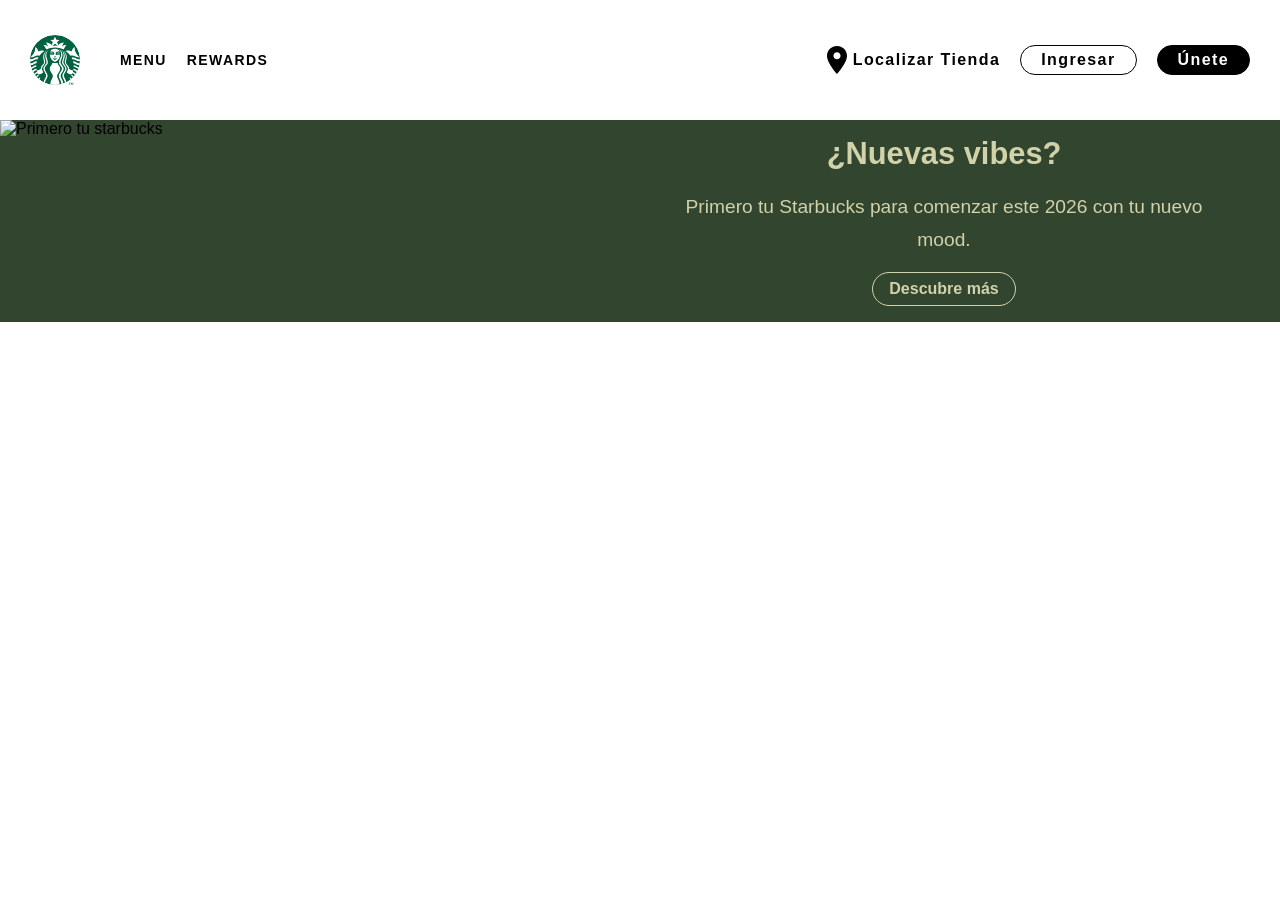
==== Starbucks_Clone/index.html @ 5c0b0b03 "Box shadow, Starbucks 'New Vibes', align items." ====
<!DOCTYPE html>
<html lang="es">
<head>
    <meta charset="UTF-8">
    <meta name="viewport" content="width=device-width, initial-scale=1.0">
    <link href="https://db.onlinewebfonts.com/c/d7e8a95865396cddca89b00080d2cba6?family=SoDo+Sans+SemiBold" rel="stylesheet">
    <link rel="stylesheet" href="style.css">
    <title>Homepage | Starbucks</title>
</head>
<body>
        <div class="navbar">
        <div class="navbar-left">
            <svg xmlns="http://www.w3.org/2000/svg" xmlns:xlink="http://www.w3.org/1999/xlink" width="60px" height="60px" viewBox="0 0 60 60" version="1.1">
    <title>Group 2</title>
    <defs>
        <path d="M30,59.9732143 C46.5535714,59.9732143 59.9732143,46.5535714 59.9732143,30 C59.9732143,13.4462679 46.5535714,0.0267857143 30,0.0267857143 C13.4462679,0.0267857143 0.0267857143,13.4462679 0.0267857143,30 C0.0267857143,46.5535714 13.4462679,59.9732143 30,59.9732143 Z" id="path-1"/>
        <polygon id="path-3" points="0.500839286 27.2801786 13.3645179 27.2801786 13.3645179 0.529928571 0.500839286 0.529928571"/>
        <polygon id="path-5" points="10.6510714 5.47232143 10.6510714 0.439232143 0.419464286 0.439232143 0.419464286 5.47232143"/>
        <polygon id="path-7" points="27.7673036 0.300964286 0.0250714286 0.300964286 0.0250714286 15.8605714 27.7673036 15.8605714"/>
    </defs>
    <g id="Symbols" stroke="none" stroke-width="1" fill="none" fill-rule="evenodd">
        <g id="header" transform="translate(-104.000000, -20.000000)">
            <g id="Group-2" transform="translate(104.000000, 20.000000)">
                <g id="Clipped">
                    <mask id="mask-2" fill="white">
                        <use xlink:href="#path-1"/>
                    </mask>
                    <g id="Path"/>
                    <g id="Group" mask="url(#mask-2)">
                        
                        
                        
                        <path d="M16.7923393,46.3151786 C17.9123571,49.8407143 13.7615357,51.9230357 13.3850357,54.96 C13.8019821,55.2369643 14.22675,55.5032143 14.6581607,55.7592857 C14.8782321,53.2242857 17.5988571,51.2008929 17.5988571,48.6492857 C17.5988571,47.7155357 17.1598929,46.9366071 16.7923393,46.3151786 Z" id="Path" fill="#FFFFFF" fill-rule="nonzero"/>
                        <path d="M25.3934464,49.1930357 C25.3934464,45.9514286 21.613125,43.5101786 21.613125,40.4571429 C21.613125,37.4056607 25.1380714,36.3408214 25.1380714,32.6205536 C25.1380714,29.4654643 22.5139286,26.8211786 22.5139286,23.5667679 C22.5139286,20.91975 23.2715893,19.1326071 24.6909643,17.3635179 C24.8241964,17.1977143 24.6698571,17.0288571 24.479625,17.1685179 C24.4374107,17.1994821 24.3951964,17.232 24.3527143,17.2641964 C22.349625,18.8096786 20.9772857,21.3043929 20.9772857,24.0766607 C20.9772857,27.6343929 23.2634464,29.4182143 23.2634464,32.6386071 C23.2634464,35.8589464 19.540125,37.3195714 19.540125,40.4571429 C19.540125,43.5962679 23.201625,46.0960714 23.201625,49.0060714 C23.201625,51.6664286 19.7044286,55.0285714 20.0942143,58.2889286 C20.8602857,58.5557143 21.6378214,58.7983929 22.4307321,59.0035714 C21.8172321,55.53375 25.3934464,52.1983929 25.3934464,49.1930357 Z" id="Path" fill="#FFFFFF" fill-rule="nonzero"/><path d="M43.1428393,46.3151786 C42.7771607,46.9366071 42.3381964,47.7155357 42.3381964,48.6492857 C42.3381964,51.2014286 45.0573214,53.2248214 45.2769643,55.7603571 C45.7092857,55.5032143 46.1341071,55.2369643 46.5519643,54.96 C46.1753571,51.9230357 42.0231429,49.8407143 43.1428393,46.3151786 Z" id="Path" fill="#FFFFFF" fill-rule="nonzero"/>
                        <path d="M30,59.9732143 C46.5535714,59.9732143 59.9732143,46.5535714 59.9732143,30 C59.9732143,13.4462679 46.5535714,0.0267857143 30,0.0267857143 C13.4462679,0.0267857143 0.0267857143,13.4462679 0.0267857143,30 C0.0267857143,46.5535714 13.4462679,59.9732143 30,59.9732143 Z" id="Path" fill="#006241" fill-rule="nonzero"/><g id="Clipped" transform="translate(23.035714, 32.678571)">
                            <mask id="mask-4" fill="white">
                                <use xlink:href="#path-3"/>
                            </mask>
                            <g id="Path"/>
                            <path d="M13.3645179,7.77857143 C13.3645179,4.96092857 10.5550179,4.03907143 10.1875179,1.15307143 C10.1356607,0.760285714 9.81851786,0.468053571 9.382875,0.541178571 C8.81185714,0.645 8.08076786,1.02005357 6.933,1.02005357 C5.78496429,1.02005357 5.05323214,0.645 4.48103571,0.541178571 C4.04689286,0.468053571 3.72975,0.760285714 3.67789286,1.15307143 C3.31039286,4.03907143 0.500839286,4.96092857 0.500839286,7.77857143 C0.500839286,10.7683929 4.41289286,13.4951786 4.41289286,16.55625 C4.41289286,19.3789286 0.911196429,22.4796429 1.57473214,26.7942857 C3.31430357,27.1076786 5.10267857,27.2801786 6.933,27.2801786 C8.76208929,27.2801786 10.5501964,27.1076786 12.289125,26.7942857 C12.9527143,22.4801786 9.45096429,19.3789286 9.45096429,16.55625 C9.45096429,13.4951786 13.3645179,10.7683929 13.3645179,7.77857143 Z" id="Path" fill="#FFFFFF" fill-rule="nonzero" mask="url(#mask-4)"/>
                        </g>
                        <path d="M10.1717143,52.4930357 C10.5051964,52.7860714 10.8440357,53.0726786 11.1904286,53.3507143 C11.5172679,52.7882143 12.0168214,52.1019643 12.5829643,51.7183929 C12.318,51.4017857 12.061125,51.0771429 11.8153929,50.7444643 C11.1488571,51.1478571 10.5555,51.9010714 10.1717143,52.4930357 Z" id="Path" fill="#FFFFFF" fill-rule="nonzero"/>
                        <path d="M40.3967679,40.4571429 C40.3967679,37.3195714 36.6734464,35.8589464 36.6734464,32.6386071 C36.6734464,29.4182143 38.9592857,27.6343929 38.9592857,24.0766071 C38.9592857,21.3043929 37.5872679,18.8096786 35.5823571,17.2644643 C35.5401964,17.232 35.4994821,17.1994821 35.4557679,17.1684643 C35.2670357,17.029125 35.1126964,17.1976607 35.2459286,17.3635179 C36.6638036,19.1326071 37.4214107,20.91975 37.4214107,23.5667679 C37.4214107,26.8211786 34.797,29.4654643 34.797,32.6208214 C34.797,36.3408214 38.3222679,37.4056071 38.3222679,40.4571429 C38.3222679,43.5101786 34.5434464,45.9514286 34.5434464,49.1930357 C34.5434464,52.1983929 38.1196607,55.53375 37.5061607,59.0035714 C38.2984821,58.7983929 39.075375,58.5557143 39.841125,58.2894643 C40.2327857,55.0291071 36.7337679,51.6664286 36.7337679,49.0060714 C36.7337679,46.0960714 40.3967679,43.5962679 40.3967679,40.4571429 Z" id="Path" fill="#FFFFFF" fill-rule="nonzero"/>
                        <path d="M43.9168393,40.4571429 C43.9168393,37.4414464 40.0521429,35.3524286 40.0521429,32.7050893 C40.0521429,30.05775 41.6943214,28.5351429 41.6943214,25.1429464 C41.6943214,22.6581429 40.5137143,20.1420536 38.6863929,18.5351786 C38.3626071,18.2510357 38.0457321,18.0241071 37.6619464,17.8257857 C39.3855536,19.8889286 40.38375,21.7618393 40.38375,24.6009107 C40.38375,27.7902857 38.5009821,29.5611429 38.5009821,32.6858036 C38.5009821,35.8086964 42.2924464,37.5470893 42.2924464,40.4571429 C42.2924464,43.3690179 38.7611786,45.825 38.7611786,48.8148214 C38.7611786,51.5341071 41.8703571,54.2517857 41.920125,57.4783929 C42.4715357,57.2383929 43.0129821,56.9807143 43.5469286,56.7091071 C43.4438036,53.9228571 40.5658393,50.8783929 40.5658393,48.5903571 C40.5658393,46.0371429 43.9168393,43.4728393 43.9168393,40.4571429 Z" id="Path" fill="#FFFFFF" fill-rule="nonzero"/>
                        <path d="M8.31492857,31.5008036 C4.84366071,31.3500536 3.62780357,34.36275 0.244821429,33.8083393 C0.339214286,34.5574821 0.452839286,35.30025 0.601767857,36.0310179 C3.78696429,36.42525 4.942875,33.7502679 7.809375,33.7520893 C7.93778571,32.987625 8.10691071,32.2360714 8.31492857,31.5008036 Z" id="Path" fill="#FFFFFF" fill-rule="nonzero"/>
                        <path d="M9.94403571,47.7139286 C8.79567857,48.0155357 8.0115,49.0976786 7.42810714,49.7464286 C7.74648214,50.1085714 8.073,50.4632143 8.40798214,50.8092857 C8.93282143,50.1557143 9.60814286,49.1614286 10.5961071,48.8941071 C10.3667143,48.5078571 10.1490536,48.1151786 9.94403571,47.7139286 Z" id="Path" fill="#FFFFFF" fill-rule="nonzero"/>
                        <path d="M9.05630357,29.2820357 C9.39455357,28.4248393 9.78798214,27.5957143 10.2302679,26.7987321 C5.73278571,26.0104821 4.20332143,29.7599464 0.0214821429,29.1902143 C0.0136071429,29.4737143 5.35714286e-05,29.7560357 5.35714286e-05,30.0416786 C5.35714286e-05,30.5918036 0.01725,31.1380714 0.0465,31.6810179 C3.98866071,32.1216429 5.46653571,28.8859286 9.05630357,29.2820357 Z" id="Path" fill="#FFFFFF" fill-rule="nonzero"/>
                        <path d="M7.49217857,37.5208929 C7.49217857,37.0989643 7.50514286,36.6799821 7.52807143,36.2646429 C4.61394643,36.1966607 3.724875,38.6925536 1.20835714,38.4497143 C1.39917857,39.1013036 1.60510714,39.7465714 1.83846429,40.3791964 C4.20814286,40.48725 5.01642857,38.1911786 7.50364286,38.220375 C7.4955,37.9883036 7.49217857,37.7562857 7.49217857,37.5208929 Z" id="Path" fill="#FFFFFF" fill-rule="nonzero"/>
                        <g id="Clipped" transform="translate(49.285714, 26.250000)">
                            <mask id="mask-6" fill="white">
                                <use xlink:href="#path-5"/>
                            </mask>
                            <g id="Path"/>
                            <path d="M10.6296429,2.94010714 C6.44625,3.50983929 4.91678571,-0.239625 0.419464286,0.548625 C0.861428571,1.34560714 1.25678571,2.17505357 1.59482143,3.03192857 C5.18410714,2.63614286 6.66107143,5.87185714 10.6044643,5.43091071 C10.6333929,4.88796429 10.6510714,4.34201786 10.6510714,3.79157143 C10.6510714,3.50592857 10.6371429,3.22360714 10.6296429,2.94010714 Z" id="Path" fill="#FFFFFF" fill-rule="nonzero" mask="url(#mask-6)"/>
                        </g>
                        <path d="M9.50019643,46.8021429 C9.67082143,47.175 9.92619643,47.3180357 10.3991786,47.3180357 C11.8625893,47.3180357 14.1291429,46.3719643 15.8687143,44.6367857 C14.7357321,42.5784643 14.3926607,41.5316786 14.3926607,40.45725 C14.3926607,37.7319643 18.2685,35.441625 18.2685,32.7976071 C18.2685,30.1520893 16.9323214,28.639125 16.9323214,25.7726786 C16.9323214,23.190375 18.1011964,20.9601964 19.6245536,19.0806429 C19.2474107,19.3159821 18.919125,19.5805714 18.5971071,19.9053214 C16.9386429,21.5801786 15.8412857,24.0294643 15.8412857,26.2888393 C15.8412857,29.3322321 16.9841786,30.5821607 16.9841786,32.8382143 C16.9841786,34.9173214 12.5732143,37.8065893 13.072125,40.6453393 C11.5324821,42.0460714 9.69375,42.6711964 8.08741071,42.6711964 C8.22701786,43.2619821 8.38982143,43.8413571 8.57523214,44.4128571 C6.76542857,44.5082679 5.93635714,46.0473214 4.98273214,46.5583929 C5.28332143,47.01 5.59264286,47.4557143 5.91675,47.8901786 C6.78894643,47.3180357 7.50948214,45.8898214 9.08383929,45.8282143 C9.21557143,46.1555357 9.35394643,46.4807143 9.50019643,46.8021429 Z" id="Path" fill="#FFFFFF" fill-rule="nonzero"/>
                        <path d="M8.004375,42.2961429 C7.88560714,41.7507857 7.78639286,41.1973393 7.70833929,40.6390179 C5.12035714,40.4653393 4.530375,42.6413571 2.83119643,42.7388571 C3.09166071,43.2926786 3.36514286,43.8388929 3.65817857,44.3734286 C5.26810714,44.2069821 5.75319643,42.13875 8.004375,42.2961429 Z" id="Path" fill="#FFFFFF" fill-rule="nonzero"/>
                        <path d="M24.6681964,22.2798214 C25.2503571,21.697125 26.481,21.7215 27.7574464,22.1922321 C27.812625,21.5575179 26.6760536,20.8661786 25.53975,20.8661786 C24.7136786,20.8661786 24.3039643,21.1436786 24.3039643,21.5460536 C24.3039643,21.8058214 24.3917143,22.0315179 24.6681964,22.2798214 Z" id="Path" fill="#FFFFFF" fill-rule="nonzero"/>
                        <path d="M34.3970893,20.8660179 C33.7305,20.8660179 32.9484643,21.0706607 32.4558214,21.6175179 C32.4036964,21.7653214 32.4036964,21.9859286 32.4769286,22.1351786 C33.6864643,21.7213929 34.754625,21.7051071 35.2686964,22.2796607 C35.5433036,22.0313571 35.6310536,21.8059286 35.6310536,21.5462143 C35.6310536,21.1435179 35.2231607,20.8660179 34.3970893,20.8660179 Z" id="Path" fill="#FFFFFF" fill-rule="nonzero"/>
                        <path d="M31.4575714,26.2499464 C31.4509821,26.3375357 31.4184107,26.4154821 31.3550893,26.4853393 C30.823875,26.5666071 30.5832857,26.8618393 29.9685536,26.8618393 C29.3523214,26.8618393 29.1135536,26.5666071 28.58025,26.4853393 C28.5184286,26.4154821 28.4858571,26.3375357 28.4792143,26.2499464 C28.5784286,26.0763214 29.0385,25.8896786 29.2760357,25.8881786 C29.5232679,25.8864107 29.604375,26.02425 29.9685536,26.02425 C30.3327321,26.02425 30.4141607,25.8864107 30.6613929,25.8881786 C30.8986607,25.8896786 31.3584107,26.0763214 31.4575714,26.2499464 Z M32.1437143,27.8730536 C32.1437143,27.8730536 32.2996071,27.9299464 32.3420893,28.0696071 C31.7144464,28.55325 31.2788036,29.6502857 29.9685536,29.6502857 C28.6564821,29.6502857 28.2223393,28.55325 27.5931429,28.0696071 C27.6353571,27.9299464 27.7930179,27.8730536 27.7930179,27.8730536 C27.7930179,27.8730536 28.6157679,28.0662857 29.9685536,28.0662857 C31.3209643,28.0662857 32.1437143,27.8730536 32.1437143,27.8730536 Z M35.6913214,20.0268214 C35.0802321,17.9979643 32.7500357,16.4269286 29.9685536,16.4269286 C27.18675,16.4269286 24.856875,17.9979643 24.2455179,20.0268214 C24.1984821,20.1827143 24.26175,20.2832143 24.4420714,20.2022679 C24.943125,19.9780714 25.512,19.8694286 26.1315536,19.8694286 C27.2663571,19.8694286 28.266375,20.2865357 28.8566786,21.0088929 C29.119875,21.8708571 29.1409821,23.1189643 28.8452143,23.8298571 C28.3785536,23.7260357 28.2094286,23.3639464 27.7541786,23.3639464 C27.2974286,23.3639464 26.9443929,23.685375 26.1704464,23.685375 C25.3965536,23.685375 25.3055357,23.3202857 24.7984286,23.3202857 C24.1999821,23.3202857 24.0893036,23.9355 24.0893036,24.6301071 C24.0893036,27.7238036 26.9380179,31.9827857 29.9685536,31.9827857 C32.9990893,31.9827857 35.8474821,27.7238036 35.8474821,24.6301071 C35.8474821,23.9355 35.7046071,23.3413929 35.0784107,23.260125 C34.7679107,23.4840536 34.4817857,23.685375 33.7663393,23.685375 C32.9924464,23.685375 32.7796071,23.3639464 32.3225357,23.3639464 C31.7729464,23.3639464 31.8283929,24.5229643 31.173,24.588 C30.7394464,23.5427143 30.7165179,22.2034286 31.07925,21.0088929 C31.6704643,20.2865357 32.6704821,19.8694286 33.8055536,19.8694286 C34.4232857,19.8694286 34.9988036,19.9780714 35.4929464,20.2022679 C35.6735357,20.2832143 35.7368571,20.1827143 35.6913214,20.0268214 Z" id="Shape" fill="#FFFFFF" fill-rule="nonzero"/>
                        <g id="Clipped" transform="translate(16.071429, 1.607143)">
                            <mask id="mask-8" fill="white">
                                <use xlink:href="#path-7"/>
                            </mask>
                            <g id="Path"/>
                            <path d="M10.7900893,11.2455 C10.894125,11.169375 13.8971786,8.887125 13.8971786,8.887125 C13.8971786,8.887125 16.8999643,11.169375 17.0021786,11.2455 C17.1191786,11.3315893 17.0606786,11.4775179 16.9111071,11.4516429 C16.6476429,11.4047143 15.3811071,11.1919286 13.8971786,11.1919286 C12.4126607,11.1919286 11.146125,11.4047143 10.8826607,11.4516429 C10.7331429,11.4775179 10.6746429,11.3315893 10.7900893,11.2455 Z M3.37601786,15.6297321 C3.47341071,15.8488393 3.68325,15.9201964 3.910875,15.8082321 C6.91875,14.3165893 10.3104643,13.4757321 13.8972321,13.4757321 C17.4833571,13.4757321 20.8735714,14.3165893 23.8829464,15.8082321 C24.1105714,15.9201964 24.3189107,15.8488393 24.4163036,15.6297321 C25.2812679,13.6932857 26.4489107,11.8899107 27.7673036,10.1987679 C25.5706607,10.3543393 23.6619643,11.1076607 22.1205,12.3624107 C22.7758929,10.5069643 23.6082857,8.885625 24.6602143,7.31276786 C21.8669464,7.608 19.5274286,8.63073214 17.8216071,10.3739464 L16.4851607,6.879375 L19.450875,4.26455357 L15.4803214,3.98528571 L13.8972321,0.300803571 L12.3135,3.98528571 L8.343,4.26455357 L11.3071607,6.879375 L9.97221429,10.3739464 C8.26521429,8.63073214 5.92719643,7.608 3.13216071,7.31276786 C4.18403571,8.885625 5.01642857,10.5069643 5.67332143,12.3624107 C4.13035714,11.1076607 2.22316071,10.3543393 0.0250714286,10.1987679 C1.34191071,11.8899107 2.51110714,13.6932857 3.37601786,15.6297321 Z" id="Shape" fill="#FFFFFF" fill-rule="nonzero" mask="url(#mask-8)"/>
                        </g>
                        <path d="M48.63375,25.0228929 C52.9435714,23.5313036 55.7726786,27.80175 59.09625,26.8052679 C55.8723214,23.388375 53.2510714,19.4995179 53.5955357,15.0229286 C53.6185714,14.7598929 53.38125,14.6105893 53.1567857,14.7680357 C51.5142857,15.9041786 50.3635714,17.7855536 50.0089286,19.9052679 C47.72625,18.4410536 45.05625,18.2333571 42.850125,19.1341607 C45.1216071,20.7248036 47.0855357,22.7214107 48.63375,25.0228929 Z" id="Path" fill="#FFFFFF" fill-rule="nonzero"/>
                        <path d="M11.2999821,25.0228929 C12.8495893,22.7214107 14.8134643,20.7248036 17.0848393,19.1341607 C14.8801071,18.2333571 12.2089286,18.4410536 9.92614286,19.9052679 C9.573375,17.7855536 8.42201786,15.9041786 6.78016071,14.7680357 C6.55403571,14.6105893 6.31826786,14.7598929 6.337875,15.0229286 C6.68576786,19.4995179 4.06317857,23.388375 0.838821429,26.8052679 C4.16239286,27.80175 6.9915,23.5313036 11.2999821,25.0228929 Z" id="Path" fill="#FFFFFF" fill-rule="nonzero"/>
                        <path d="M51.8496429,42.6711429 C50.2414286,42.6711429 48.4044643,42.0463393 46.8642857,40.6456071 C47.3619643,37.8065893 42.9494464,34.9172679 42.9494464,32.8381607 C42.9494464,30.5821071 44.0938929,29.3321786 44.0938929,26.2887857 C44.0938929,24.0294107 42.9949821,21.580125 41.3398393,19.9052679 C41.017875,19.5805179 40.6892143,19.3159286 40.3120714,19.0805893 C41.8339821,20.9601429 43.004625,23.1903214 43.004625,25.772625 C43.004625,28.6390714 41.668125,30.1520357 41.668125,32.7975536 C41.668125,35.4418393 45.5426786,37.7319107 45.5426786,40.4571964 C45.5426786,41.5316786 45.1992857,42.5787321 44.0679643,44.6367857 C45.8078571,46.3719643 48.0739286,47.3180357 49.5358929,47.3180357 C50.0110714,47.3180357 50.2660714,47.175 50.4348214,46.8021429 C50.5810714,46.4807143 50.7198214,46.1560714 50.8516071,45.8282143 C52.425,45.8898214 53.1471429,47.3196429 54.0182143,47.89125 C54.4141071,47.4096429 54.5705357,47.2023214 54.9530357,46.5589286 C53.9978571,46.0483929 53.1701786,44.5085357 51.3616071,44.4128571 C51.5469643,43.8413036 51.7098214,43.2619286 51.8496429,42.6711429 Z" id="Path" fill="#FFFFFF" fill-rule="nonzero"/>
                        <path d="M48.1194643,50.7444643 C47.8741071,51.0771429 47.6175,51.4017857 47.3523214,51.7183929 C47.9201786,52.1025 48.4205357,52.78875 48.7451786,53.35125 C49.09125,53.0732143 49.4303571,52.7866071 49.7641071,52.4935714 C49.3816071,51.9016071 48.7864286,51.1478571 48.1194643,50.7444643 Z" id="Path" fill="#FFFFFF" fill-rule="nonzero"/>
                        <path d="M17.6442321,40.4571429 C17.6442321,37.5470893 21.4356964,35.8086429 21.4356964,32.6858036 C21.4356964,29.5611429 19.55325,27.7902321 19.55325,24.6009107 C19.55325,21.7618393 20.5514464,19.8889286 22.2747321,17.8257857 C21.8912679,18.0241071 21.5725714,18.2510357 21.2487857,18.5351786 C19.4230179,20.1420536 18.2393571,22.6581429 18.2393571,25.1429464 C18.2393571,28.5351429 19.8848571,30.05775 19.8848571,32.7050893 C19.8848571,35.352375 16.0201607,37.4414464 16.0201607,40.4571429 C16.0201607,43.4728393 19.3711607,46.0371429 19.3711607,48.5903571 C19.3711607,50.8783929 16.492875,53.9228571 16.3898036,56.7096429 C16.9231071,56.9807143 17.4639643,57.2383929 18.015375,57.4778571 C18.0651429,54.25125 21.1725,51.5335714 21.1725,48.8148214 C21.1725,45.825 17.6442321,43.3690179 17.6442321,40.4571429 Z" id="Path" fill="#FFFFFF" fill-rule="nonzero"/><path d="M49.9928571,47.7139286 C49.7876786,48.1151786 49.5685714,48.5078571 49.3392857,48.8941071 C50.3271429,49.1614286 51.0042857,50.15625 51.5276786,50.8103571 C51.8630357,50.4632143 52.1898214,50.1085714 52.5085714,49.7458929 C51.9235714,49.0976786 51.1392857,48.0155357 49.9928571,47.7139286 Z" id="Path" fill="#FFFFFF" fill-rule="nonzero"/>
                        <path d="M51.6219643,31.5008036 C51.8282143,32.2360714 51.9958929,32.987625 52.1260714,33.7520893 C54.99375,33.7502679 56.1482143,36.42525 59.3351786,36.0310179 C59.4835714,35.30025 59.5976786,34.5574821 59.6919643,33.8083393 C56.3073214,34.36275 55.09125,31.3500536 51.6219643,31.5008036 Z" id="Path" fill="#FFFFFF" fill-rule="nonzero"/>
                        <path d="M52.4089286,36.2645893 C52.4319643,36.68025 52.4442857,37.0989107 52.4442857,37.5208393 C52.4442857,37.7562321 52.4383929,37.98825 52.4319643,38.2205893 C54.91875,38.1913929 55.72875,40.485375 58.0976786,40.3791429 C58.33125,39.7468393 58.5375,39.10125 58.7282143,38.4496607 C56.2125,38.6937321 55.32375,36.1966071 52.4089286,36.2645893 Z" id="Path" fill="#FFFFFF" fill-rule="nonzero"/>
                        <path d="M52.2267857,40.6390179 C52.1485714,41.1973393 52.0510714,41.7507857 51.9305357,42.2961429 C54.1842857,42.13875 54.6675,44.2078929 56.2783929,44.37375 C56.5708929,43.8392143 56.8446429,43.2926786 57.105,42.7388571 C55.4030357,42.6425893 54.8169643,40.4653393 52.2267857,40.6390179 Z" id="Path" fill="#FFFFFF" fill-rule="nonzero"/>
                    </g>
                </g>
                <path d="M48.6417857,57.7558929 L47.8751786,57.7558929 L47.8751786,59.80875 L47.3860714,59.80875 L47.3860714,57.7558929 L46.6071429,57.7558929 L46.6071429,57.3214286 L48.6417857,57.3214286 L48.6417857,57.7558929 Z M51.92625,59.80875 L51.43125,59.80875 L51.43125,57.9551786 L51.4189286,57.9551786 L50.7005357,59.80875 L50.3683929,59.80875 L49.6441071,57.9551786 L49.6317857,57.9551786 L49.6317857,59.80875 L49.1426786,59.80875 L49.1426786,57.3214286 L49.8551786,57.3214286 L50.5376786,59.0844643 L51.2196429,57.3214286 L51.92625,57.3214286 L51.92625,59.80875 Z" id="Shape" fill="#006241"/>
            </g>
        </g>
    </g>
</svg>
            <div>Menu</div>
            <div>Rewards</div>
        </div>
            <div class="navbar-right">
                <div class="find-a-store">
                    <svg aria-hidden="true" class="valign-middle pr2" focusable="false" preserveAspectRatio="xMidYMid meet" style="width:32px;height:32px;overflow:visible;fill:currentColor" viewBox="0 0 24 24"><path d="M12,11.475 C10.5214286,11.475 9.32142857,10.299 9.32142857,8.85 C9.32142857,7.401 10.5214286,6.225 12,6.225 C13.4785714,6.225 14.6785714,7.401 14.6785714,8.85 C14.6785714,10.299 13.4785714,11.475 12,11.475 M12,1.5 C7.85357143,1.5 4.5,4.7865 4.5,8.85 C4.5,14.3625 12,22.5 12,22.5 C12,22.5 19.5,14.3625 19.5,8.85 C19.5,4.7865 16.1464286,1.5 12,1.5">        
                        </path>
                    </svg>
                    <div>Localizar Tienda</div>
                </div>
                <div class="sign-in">Ingresar</div>
                <div class="join-now">Únete</div>
            </div>
        </div>
        <div class="container">
            <div class="main-container">
                <div class="product" style="background-color: #32462f;">
                    <div class="product-left">
                        <img alt="Primero tu starbucks" srcset="https://djftrby1k8irl.cloudfront.net/s3fs-public/2025-12%2FPrimero-tu-sbx.png?auto=format,compress&amp;q=70&amp;crop=focalpoint&amp;ar=1.8:1.0&amp;fit=max" width="1400" height="1076">
                    </div>
                    <div class="product-right">
                        <div class="wrapper-inner">
                            <div class="product-title">
                                <h2>¿Nuevas vibes?</h2>
                            </div>
                            <div class="product-description">
                                <p>Primero tu Starbucks para comenzar este 2026 con tu nuevo mood.</p>
                            </div>
                            <div class="product-button product-button-discover-more">
                                Descubre más
                            </div>
                        </div>
                    </div>
                </div>
            </div>
        </div>
    </body>
</html>
---- Starbucks_Clone/style.css ----
body{
    margin: 0px;
    font-family: SoDo Sans, Helvetica, Arial, sans-serif; 
}
.navbar{
    padding: 20px;
    font: bold;
    font-size: 14px;
    letter-spacing: 1.4px;
    display: flex;
    justify-content: space-between;
    align-items: center;
    box-shadow: 0px 2px 5px 0px rgba(0,0,0,0.20);
-webkit-box-shadow: 0px 2px 5px 0px rgba(0,0,0,0.20);
-moz-box-shadow: 0px 2px 5px 0px rgba(0,0,0,0.20);
}
.navbar-left svg{
    width: 50px;
    margin-right: 30px;
}
.navbar-left, 
.navbar-right{
    display: flex;
    align-items: center;
}
.navbar-left div{
    text-transform: uppercase;
    font-weight: 700;
}
.navbar-left div:hover{
    color: #00754a;
}
.navbar-left > *, 
.navbar-right > *{
    margin: 10px;
}
.find-a-store{
    font-size: 16px;
    display: flex;
    align-items: center;
    font-weight: 600;
}
.sign-in, 
.join-now{
    font-size: 16px;
    font-weight: 600;
    border: 1px solid #000;
    border-radius: 40px;
    padding: 5px 20px 5px 20px;
}
.join-now{
    background-color: #000;
    color: #fff;
}
.join-now:hover{
    background-color: rgba(0, 0, 0, 0.7);
}
.sign-in:hover, 
.find-a-store:hover{
    opacity: .8;
}
.product img{
    max-width: 100%;
    object-fit: cover;
    height: 100%;
}
.product{
    display: flex;
}
.product-left,
.product-right{
    max-width: 50%;
    width: 50%;
}
.product-right{
    padding: 16px 32px 16px 32px;
    display: flex;
    justify-content: center;
    align-items: center;
}
.wrapper-inner{
    margin-left: 38.08px;
    margin-right: 38.08px;
}
h2{
    width: 100%;
    font-size: calc(1.0875rem + 1.05vw);
    font-weight: 700;
    text-align: center;
    color: #d1d1aa;
    margin: auto;
}
.product-button-description{
    margin-top: 24px;
    margin-bottom: 30px;
}
p{
    width: 100%;
    font-size: calc(1.0188rem + .2256vw);
    font-weight: 400;
    text-align: center;
    line-height: 32.3702px;
    color: #d1d1aa;
    margin-bottom: 16px;
}
.product-button{
    border: 1px solid #d1d1aa;
    font-size: 1rem;
    font-weight: 600;
    max-width: max-content;
    padding: 7px 16px 7px 16px;
    border-radius: 50px;
    text-align: center;
    margin: auto;
}
.product-button-discover-more{
    color: #d1d1aa;
}
.product-button-see-more{
    color: #32462f;
    border-color: #32462f;
}
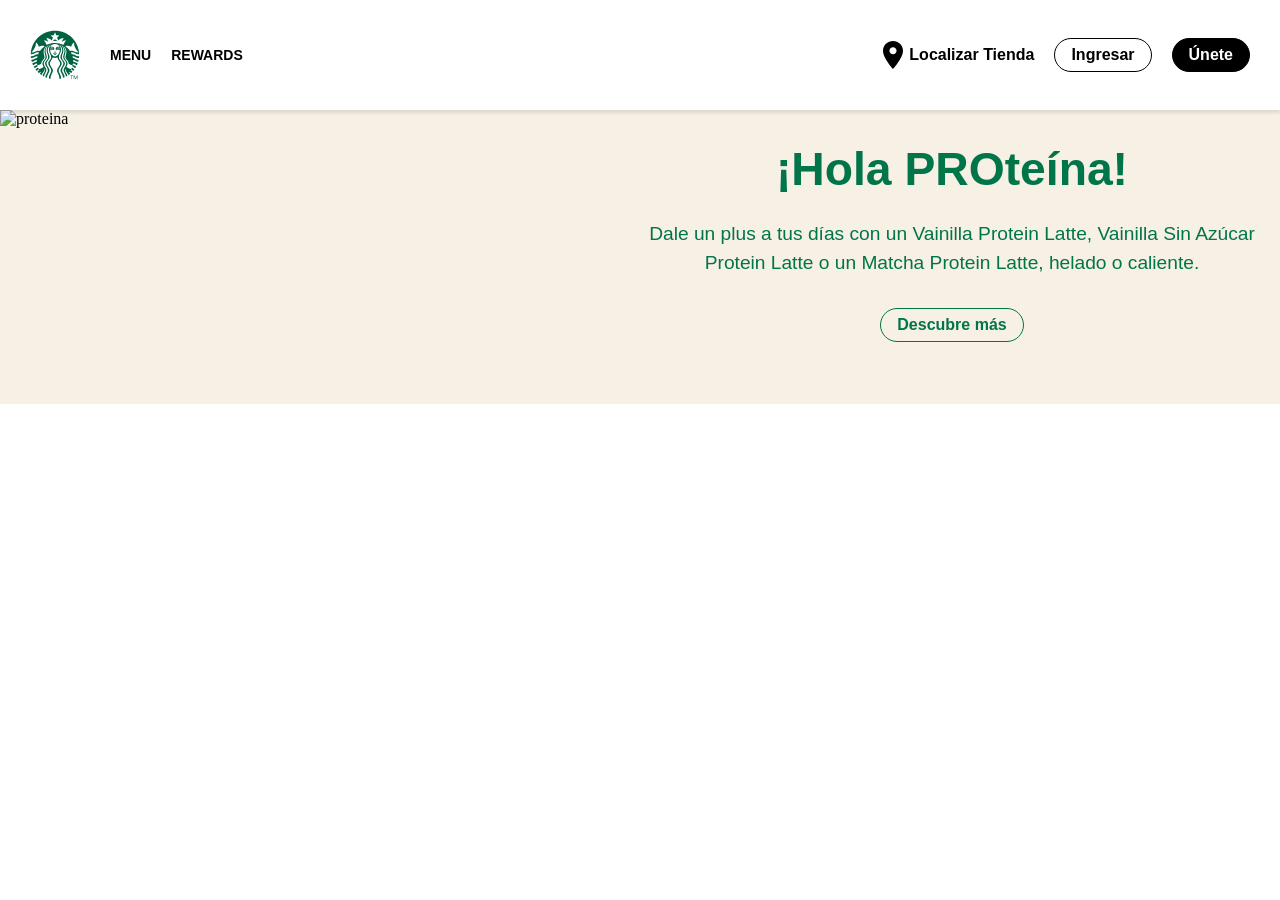
==== commit b047dd19: "Spotted some issues and fixed them, also improved User Experience." ====
--- a/Starbucks_Clone/index.html
+++ b/Starbucks_Clone/index.html
@@ -1,91 +1,38 @@
 <!DOCTYPE html>
 <html lang="es">
-<head>
-    <meta charset="UTF-8">
-    <meta name="viewport" content="width=device-width, initial-scale=1.0">
-    <link href="https://db.onlinewebfonts.com/c/d7e8a95865396cddca89b00080d2cba6?family=SoDo+Sans+SemiBold" rel="stylesheet">
-    <link rel="stylesheet" href="style.css">
-    <title>Homepage | Starbucks</title>
-</head>
-<body>
+
+    <head>
+        <meta charset="UTF-8">
+        <meta name="viewport" content="width=device-width, initial-scale=1.0">
+        <link rel="icon" href="https://www.starbucks.com.mx/static/images/logo.svg" type="starbucks-icon">
+        <link rel="stylesheet" href="style.css">
+        <title>Homepage | Starbucks</title>
+    </head>
+
+    <body>
         <div class="navbar">
-        <div class="navbar-left">
-            <svg xmlns="http://www.w3.org/2000/svg" xmlns:xlink="http://www.w3.org/1999/xlink" width="60px" height="60px" viewBox="0 0 60 60" version="1.1">
-    <title>Group 2</title>
-    <defs>
-        <path d="M30,59.9732143 C46.5535714,59.9732143 59.9732143,46.5535714 59.9732143,30 C59.9732143,13.4462679 46.5535714,0.0267857143 30,0.0267857143 C13.4462679,0.0267857143 0.0267857143,13.4462679 0.0267857143,30 C0.0267857143,46.5535714 13.4462679,59.9732143 30,59.9732143 Z" id="path-1"/>
-        <polygon id="path-3" points="0.500839286 27.2801786 13.3645179 27.2801786 13.3645179 0.529928571 0.500839286 0.529928571"/>
-        <polygon id="path-5" points="10.6510714 5.47232143 10.6510714 0.439232143 0.419464286 0.439232143 0.419464286 5.47232143"/>
-        <polygon id="path-7" points="27.7673036 0.300964286 0.0250714286 0.300964286 0.0250714286 15.8605714 27.7673036 15.8605714"/>
-    </defs>
-    <g id="Symbols" stroke="none" stroke-width="1" fill="none" fill-rule="evenodd">
-        <g id="header" transform="translate(-104.000000, -20.000000)">
-            <g id="Group-2" transform="translate(104.000000, 20.000000)">
-                <g id="Clipped">
-                    <mask id="mask-2" fill="white">
-                        <use xlink:href="#path-1"/>
-                    </mask>
-                    <g id="Path"/>
-                    <g id="Group" mask="url(#mask-2)">
-                        
-                        
-                        
-                        <path d="M16.7923393,46.3151786 C17.9123571,49.8407143 13.7615357,51.9230357 13.3850357,54.96 C13.8019821,55.2369643 14.22675,55.5032143 14.6581607,55.7592857 C14.8782321,53.2242857 17.5988571,51.2008929 17.5988571,48.6492857 C17.5988571,47.7155357 17.1598929,46.9366071 16.7923393,46.3151786 Z" id="Path" fill="#FFFFFF" fill-rule="nonzero"/>
-                        <path d="M25.3934464,49.1930357 C25.3934464,45.9514286 21.613125,43.5101786 21.613125,40.4571429 C21.613125,37.4056607 25.1380714,36.3408214 25.1380714,32.6205536 C25.1380714,29.4654643 22.5139286,26.8211786 22.5139286,23.5667679 C22.5139286,20.91975 23.2715893,19.1326071 24.6909643,17.3635179 C24.8241964,17.1977143 24.6698571,17.0288571 24.479625,17.1685179 C24.4374107,17.1994821 24.3951964,17.232 24.3527143,17.2641964 C22.349625,18.8096786 20.9772857,21.3043929 20.9772857,24.0766607 C20.9772857,27.6343929 23.2634464,29.4182143 23.2634464,32.6386071 C23.2634464,35.8589464 19.540125,37.3195714 19.540125,40.4571429 C19.540125,43.5962679 23.201625,46.0960714 23.201625,49.0060714 C23.201625,51.6664286 19.7044286,55.0285714 20.0942143,58.2889286 C20.8602857,58.5557143 21.6378214,58.7983929 22.4307321,59.0035714 C21.8172321,55.53375 25.3934464,52.1983929 25.3934464,49.1930357 Z" id="Path" fill="#FFFFFF" fill-rule="nonzero"/><path d="M43.1428393,46.3151786 C42.7771607,46.9366071 42.3381964,47.7155357 42.3381964,48.6492857 C42.3381964,51.2014286 45.0573214,53.2248214 45.2769643,55.7603571 C45.7092857,55.5032143 46.1341071,55.2369643 46.5519643,54.96 C46.1753571,51.9230357 42.0231429,49.8407143 43.1428393,46.3151786 Z" id="Path" fill="#FFFFFF" fill-rule="nonzero"/>
-                        <path d="M30,59.9732143 C46.5535714,59.9732143 59.9732143,46.5535714 59.9732143,30 C59.9732143,13.4462679 46.5535714,0.0267857143 30,0.0267857143 C13.4462679,0.0267857143 0.0267857143,13.4462679 0.0267857143,30 C0.0267857143,46.5535714 13.4462679,59.9732143 30,59.9732143 Z" id="Path" fill="#006241" fill-rule="nonzero"/><g id="Clipped" transform="translate(23.035714, 32.678571)">
-                            <mask id="mask-4" fill="white">
-                                <use xlink:href="#path-3"/>
-                            </mask>
-                            <g id="Path"/>
-                            <path d="M13.3645179,7.77857143 C13.3645179,4.96092857 10.5550179,4.03907143 10.1875179,1.15307143 C10.1356607,0.760285714 9.81851786,0.468053571 9.382875,0.541178571 C8.81185714,0.645 8.08076786,1.02005357 6.933,1.02005357 C5.78496429,1.02005357 5.05323214,0.645 4.48103571,0.541178571 C4.04689286,0.468053571 3.72975,0.760285714 3.67789286,1.15307143 C3.31039286,4.03907143 0.500839286,4.96092857 0.500839286,7.77857143 C0.500839286,10.7683929 4.41289286,13.4951786 4.41289286,16.55625 C4.41289286,19.3789286 0.911196429,22.4796429 1.57473214,26.7942857 C3.31430357,27.1076786 5.10267857,27.2801786 6.933,27.2801786 C8.76208929,27.2801786 10.5501964,27.1076786 12.289125,26.7942857 C12.9527143,22.4801786 9.45096429,19.3789286 9.45096429,16.55625 C9.45096429,13.4951786 13.3645179,10.7683929 13.3645179,7.77857143 Z" id="Path" fill="#FFFFFF" fill-rule="nonzero" mask="url(#mask-4)"/>
-                        </g>
-                        <path d="M10.1717143,52.4930357 C10.5051964,52.7860714 10.8440357,53.0726786 11.1904286,53.3507143 C11.5172679,52.7882143 12.0168214,52.1019643 12.5829643,51.7183929 C12.318,51.4017857 12.061125,51.0771429 11.8153929,50.7444643 C11.1488571,51.1478571 10.5555,51.9010714 10.1717143,52.4930357 Z" id="Path" fill="#FFFFFF" fill-rule="nonzero"/>
-                        <path d="M40.3967679,40.4571429 C40.3967679,37.3195714 36.6734464,35.8589464 36.6734464,32.6386071 C36.6734464,29.4182143 38.9592857,27.6343929 38.9592857,24.0766071 C38.9592857,21.3043929 37.5872679,18.8096786 35.5823571,17.2644643 C35.5401964,17.232 35.4994821,17.1994821 35.4557679,17.1684643 C35.2670357,17.029125 35.1126964,17.1976607 35.2459286,17.3635179 C36.6638036,19.1326071 37.4214107,20.91975 37.4214107,23.5667679 C37.4214107,26.8211786 34.797,29.4654643 34.797,32.6208214 C34.797,36.3408214 38.3222679,37.4056071 38.3222679,40.4571429 C38.3222679,43.5101786 34.5434464,45.9514286 34.5434464,49.1930357 C34.5434464,52.1983929 38.1196607,55.53375 37.5061607,59.0035714 C38.2984821,58.7983929 39.075375,58.5557143 39.841125,58.2894643 C40.2327857,55.0291071 36.7337679,51.6664286 36.7337679,49.0060714 C36.7337679,46.0960714 40.3967679,43.5962679 40.3967679,40.4571429 Z" id="Path" fill="#FFFFFF" fill-rule="nonzero"/>
-                        <path d="M43.9168393,40.4571429 C43.9168393,37.4414464 40.0521429,35.3524286 40.0521429,32.7050893 C40.0521429,30.05775 41.6943214,28.5351429 41.6943214,25.1429464 C41.6943214,22.6581429 40.5137143,20.1420536 38.6863929,18.5351786 C38.3626071,18.2510357 38.0457321,18.0241071 37.6619464,17.8257857 C39.3855536,19.8889286 40.38375,21.7618393 40.38375,24.6009107 C40.38375,27.7902857 38.5009821,29.5611429 38.5009821,32.6858036 C38.5009821,35.8086964 42.2924464,37.5470893 42.2924464,40.4571429 C42.2924464,43.3690179 38.7611786,45.825 38.7611786,48.8148214 C38.7611786,51.5341071 41.8703571,54.2517857 41.920125,57.4783929 C42.4715357,57.2383929 43.0129821,56.9807143 43.5469286,56.7091071 C43.4438036,53.9228571 40.5658393,50.8783929 40.5658393,48.5903571 C40.5658393,46.0371429 43.9168393,43.4728393 43.9168393,40.4571429 Z" id="Path" fill="#FFFFFF" fill-rule="nonzero"/>
-                        <path d="M8.31492857,31.5008036 C4.84366071,31.3500536 3.62780357,34.36275 0.244821429,33.8083393 C0.339214286,34.5574821 0.452839286,35.30025 0.601767857,36.0310179 C3.78696429,36.42525 4.942875,33.7502679 7.809375,33.7520893 C7.93778571,32.987625 8.10691071,32.2360714 8.31492857,31.5008036 Z" id="Path" fill="#FFFFFF" fill-rule="nonzero"/>
-                        <path d="M9.94403571,47.7139286 C8.79567857,48.0155357 8.0115,49.0976786 7.42810714,49.7464286 C7.74648214,50.1085714 8.073,50.4632143 8.40798214,50.8092857 C8.93282143,50.1557143 9.60814286,49.1614286 10.5961071,48.8941071 C10.3667143,48.5078571 10.1490536,48.1151786 9.94403571,47.7139286 Z" id="Path" fill="#FFFFFF" fill-rule="nonzero"/>
-                        <path d="M9.05630357,29.2820357 C9.39455357,28.4248393 9.78798214,27.5957143 10.2302679,26.7987321 C5.73278571,26.0104821 4.20332143,29.7599464 0.0214821429,29.1902143 C0.0136071429,29.4737143 5.35714286e-05,29.7560357 5.35714286e-05,30.0416786 C5.35714286e-05,30.5918036 0.01725,31.1380714 0.0465,31.6810179 C3.98866071,32.1216429 5.46653571,28.8859286 9.05630357,29.2820357 Z" id="Path" fill="#FFFFFF" fill-rule="nonzero"/>
-                        <path d="M7.49217857,37.5208929 C7.49217857,37.0989643 7.50514286,36.6799821 7.52807143,36.2646429 C4.61394643,36.1966607 3.724875,38.6925536 1.20835714,38.4497143 C1.39917857,39.1013036 1.60510714,39.7465714 1.83846429,40.3791964 C4.20814286,40.48725 5.01642857,38.1911786 7.50364286,38.220375 C7.4955,37.9883036 7.49217857,37.7562857 7.49217857,37.5208929 Z" id="Path" fill="#FFFFFF" fill-rule="nonzero"/>
-                        <g id="Clipped" transform="translate(49.285714, 26.250000)">
-                            <mask id="mask-6" fill="white">
-                                <use xlink:href="#path-5"/>
-                            </mask>
-                            <g id="Path"/>
-                            <path d="M10.6296429,2.94010714 C6.44625,3.50983929 4.91678571,-0.239625 0.419464286,0.548625 C0.861428571,1.34560714 1.25678571,2.17505357 1.59482143,3.03192857 C5.18410714,2.63614286 6.66107143,5.87185714 10.6044643,5.43091071 C10.6333929,4.88796429 10.6510714,4.34201786 10.6510714,3.79157143 C10.6510714,3.50592857 10.6371429,3.22360714 10.6296429,2.94010714 Z" id="Path" fill="#FFFFFF" fill-rule="nonzero" mask="url(#mask-6)"/>
-                        </g>
-                        <path d="M9.50019643,46.8021429 C9.67082143,47.175 9.92619643,47.3180357 10.3991786,47.3180357 C11.8625893,47.3180357 14.1291429,46.3719643 15.8687143,44.6367857 C14.7357321,42.5784643 14.3926607,41.5316786 14.3926607,40.45725 C14.3926607,37.7319643 18.2685,35.441625 18.2685,32.7976071 C18.2685,30.1520893 16.9323214,28.639125 16.9323214,25.7726786 C16.9323214,23.190375 18.1011964,20.9601964 19.6245536,19.0806429 C19.2474107,19.3159821 18.919125,19.5805714 18.5971071,19.9053214 C16.9386429,21.5801786 15.8412857,24.0294643 15.8412857,26.2888393 C15.8412857,29.3322321 16.9841786,30.5821607 16.9841786,32.8382143 C16.9841786,34.9173214 12.5732143,37.8065893 13.072125,40.6453393 C11.5324821,42.0460714 9.69375,42.6711964 8.08741071,42.6711964 C8.22701786,43.2619821 8.38982143,43.8413571 8.57523214,44.4128571 C6.76542857,44.5082679 5.93635714,46.0473214 4.98273214,46.5583929 C5.28332143,47.01 5.59264286,47.4557143 5.91675,47.8901786 C6.78894643,47.3180357 7.50948214,45.8898214 9.08383929,45.8282143 C9.21557143,46.1555357 9.35394643,46.4807143 9.50019643,46.8021429 Z" id="Path" fill="#FFFFFF" fill-rule="nonzero"/>
-                        <path d="M8.004375,42.2961429 C7.88560714,41.7507857 7.78639286,41.1973393 7.70833929,40.6390179 C5.12035714,40.4653393 4.530375,42.6413571 2.83119643,42.7388571 C3.09166071,43.2926786 3.36514286,43.8388929 3.65817857,44.3734286 C5.26810714,44.2069821 5.75319643,42.13875 8.004375,42.2961429 Z" id="Path" fill="#FFFFFF" fill-rule="nonzero"/>
-                        <path d="M24.6681964,22.2798214 C25.2503571,21.697125 26.481,21.7215 27.7574464,22.1922321 C27.812625,21.5575179 26.6760536,20.8661786 25.53975,20.8661786 C24.7136786,20.8661786 24.3039643,21.1436786 24.3039643,21.5460536 C24.3039643,21.8058214 24.3917143,22.0315179 24.6681964,22.2798214 Z" id="Path" fill="#FFFFFF" fill-rule="nonzero"/>
-                        <path d="M34.3970893,20.8660179 C33.7305,20.8660179 32.9484643,21.0706607 32.4558214,21.6175179 C32.4036964,21.7653214 32.4036964,21.9859286 32.4769286,22.1351786 C33.6864643,21.7213929 34.754625,21.7051071 35.2686964,22.2796607 C35.5433036,22.0313571 35.6310536,21.8059286 35.6310536,21.5462143 C35.6310536,21.1435179 35.2231607,20.8660179 34.3970893,20.8660179 Z" id="Path" fill="#FFFFFF" fill-rule="nonzero"/>
-                        <path d="M31.4575714,26.2499464 C31.4509821,26.3375357 31.4184107,26.4154821 31.3550893,26.4853393 C30.823875,26.5666071 30.5832857,26.8618393 29.9685536,26.8618393 C29.3523214,26.8618393 29.1135536,26.5666071 28.58025,26.4853393 C28.5184286,26.4154821 28.4858571,26.3375357 28.4792143,26.2499464 C28.5784286,26.0763214 29.0385,25.8896786 29.2760357,25.8881786 C29.5232679,25.8864107 29.604375,26.02425 29.9685536,26.02425 C30.3327321,26.02425 30.4141607,25.8864107 30.6613929,25.8881786 C30.8986607,25.8896786 31.3584107,26.0763214 31.4575714,26.2499464 Z M32.1437143,27.8730536 C32.1437143,27.8730536 32.2996071,27.9299464 32.3420893,28.0696071 C31.7144464,28.55325 31.2788036,29.6502857 29.9685536,29.6502857 C28.6564821,29.6502857 28.2223393,28.55325 27.5931429,28.0696071 C27.6353571,27.9299464 27.7930179,27.8730536 27.7930179,27.8730536 C27.7930179,27.8730536 28.6157679,28.0662857 29.9685536,28.0662857 C31.3209643,28.0662857 32.1437143,27.8730536 32.1437143,27.8730536 Z M35.6913214,20.0268214 C35.0802321,17.9979643 32.7500357,16.4269286 29.9685536,16.4269286 C27.18675,16.4269286 24.856875,17.9979643 24.2455179,20.0268214 C24.1984821,20.1827143 24.26175,20.2832143 24.4420714,20.2022679 C24.943125,19.9780714 25.512,19.8694286 26.1315536,19.8694286 C27.2663571,19.8694286 28.266375,20.2865357 28.8566786,21.0088929 C29.119875,21.8708571 29.1409821,23.1189643 28.8452143,23.8298571 C28.3785536,23.7260357 28.2094286,23.3639464 27.7541786,23.3639464 C27.2974286,23.3639464 26.9443929,23.685375 26.1704464,23.685375 C25.3965536,23.685375 25.3055357,23.3202857 24.7984286,23.3202857 C24.1999821,23.3202857 24.0893036,23.9355 24.0893036,24.6301071 C24.0893036,27.7238036 26.9380179,31.9827857 29.9685536,31.9827857 C32.9990893,31.9827857 35.8474821,27.7238036 35.8474821,24.6301071 C35.8474821,23.9355 35.7046071,23.3413929 35.0784107,23.260125 C34.7679107,23.4840536 34.4817857,23.685375 33.7663393,23.685375 C32.9924464,23.685375 32.7796071,23.3639464 32.3225357,23.3639464 C31.7729464,23.3639464 31.8283929,24.5229643 31.173,24.588 C30.7394464,23.5427143 30.7165179,22.2034286 31.07925,21.0088929 C31.6704643,20.2865357 32.6704821,19.8694286 33.8055536,19.8694286 C34.4232857,19.8694286 34.9988036,19.9780714 35.4929464,20.2022679 C35.6735357,20.2832143 35.7368571,20.1827143 35.6913214,20.0268214 Z" id="Shape" fill="#FFFFFF" fill-rule="nonzero"/>
-                        <g id="Clipped" transform="translate(16.071429, 1.607143)">
-                            <mask id="mask-8" fill="white">
-                                <use xlink:href="#path-7"/>
-                            </mask>
-                            <g id="Path"/>
-                            <path d="M10.7900893,11.2455 C10.894125,11.169375 13.8971786,8.887125 13.8971786,8.887125 C13.8971786,8.887125 16.8999643,11.169375 17.0021786,11.2455 C17.1191786,11.3315893 17.0606786,11.4775179 16.9111071,11.4516429 C16.6476429,11.4047143 15.3811071,11.1919286 13.8971786,11.1919286 C12.4126607,11.1919286 11.146125,11.4047143 10.8826607,11.4516429 C10.7331429,11.4775179 10.6746429,11.3315893 10.7900893,11.2455 Z M3.37601786,15.6297321 C3.47341071,15.8488393 3.68325,15.9201964 3.910875,15.8082321 C6.91875,14.3165893 10.3104643,13.4757321 13.8972321,13.4757321 C17.4833571,13.4757321 20.8735714,14.3165893 23.8829464,15.8082321 C24.1105714,15.9201964 24.3189107,15.8488393 24.4163036,15.6297321 C25.2812679,13.6932857 26.4489107,11.8899107 27.7673036,10.1987679 C25.5706607,10.3543393 23.6619643,11.1076607 22.1205,12.3624107 C22.7758929,10.5069643 23.6082857,8.885625 24.6602143,7.31276786 C21.8669464,7.608 19.5274286,8.63073214 17.8216071,10.3739464 L16.4851607,6.879375 L19.450875,4.26455357 L15.4803214,3.98528571 L13.8972321,0.300803571 L12.3135,3.98528571 L8.343,4.26455357 L11.3071607,6.879375 L9.97221429,10.3739464 C8.26521429,8.63073214 5.92719643,7.608 3.13216071,7.31276786 C4.18403571,8.885625 5.01642857,10.5069643 5.67332143,12.3624107 C4.13035714,11.1076607 2.22316071,10.3543393 0.0250714286,10.1987679 C1.34191071,11.8899107 2.51110714,13.6932857 3.37601786,15.6297321 Z" id="Shape" fill="#FFFFFF" fill-rule="nonzero" mask="url(#mask-8)"/>
-                        </g>
-                        <path d="M48.63375,25.0228929 C52.9435714,23.5313036 55.7726786,27.80175 59.09625,26.8052679 C55.8723214,23.388375 53.2510714,19.4995179 53.5955357,15.0229286 C53.6185714,14.7598929 53.38125,14.6105893 53.1567857,14.7680357 C51.5142857,15.9041786 50.3635714,17.7855536 50.0089286,19.9052679 C47.72625,18.4410536 45.05625,18.2333571 42.850125,19.1341607 C45.1216071,20.7248036 47.0855357,22.7214107 48.63375,25.0228929 Z" id="Path" fill="#FFFFFF" fill-rule="nonzero"/>
-                        <path d="M11.2999821,25.0228929 C12.8495893,22.7214107 14.8134643,20.7248036 17.0848393,19.1341607 C14.8801071,18.2333571 12.2089286,18.4410536 9.92614286,19.9052679 C9.573375,17.7855536 8.42201786,15.9041786 6.78016071,14.7680357 C6.55403571,14.6105893 6.31826786,14.7598929 6.337875,15.0229286 C6.68576786,19.4995179 4.06317857,23.388375 0.838821429,26.8052679 C4.16239286,27.80175 6.9915,23.5313036 11.2999821,25.0228929 Z" id="Path" fill="#FFFFFF" fill-rule="nonzero"/>
-                        <path d="M51.8496429,42.6711429 C50.2414286,42.6711429 48.4044643,42.0463393 46.8642857,40.6456071 C47.3619643,37.8065893 42.9494464,34.9172679 42.9494464,32.8381607 C42.9494464,30.5821071 44.0938929,29.3321786 44.0938929,26.2887857 C44.0938929,24.0294107 42.9949821,21.580125 41.3398393,19.9052679 C41.017875,19.5805179 40.6892143,19.3159286 40.3120714,19.0805893 C41.8339821,20.9601429 43.004625,23.1903214 43.004625,25.772625 C43.004625,28.6390714 41.668125,30.1520357 41.668125,32.7975536 C41.668125,35.4418393 45.5426786,37.7319107 45.5426786,40.4571964 C45.5426786,41.5316786 45.1992857,42.5787321 44.0679643,44.6367857 C45.8078571,46.3719643 48.0739286,47.3180357 49.5358929,47.3180357 C50.0110714,47.3180357 50.2660714,47.175 50.4348214,46.8021429 C50.5810714,46.4807143 50.7198214,46.1560714 50.8516071,45.8282143 C52.425,45.8898214 53.1471429,47.3196429 54.0182143,47.89125 C54.4141071,47.4096429 54.5705357,47.2023214 54.9530357,46.5589286 C53.9978571,46.0483929 53.1701786,44.5085357 51.3616071,44.4128571 C51.5469643,43.8413036 51.7098214,43.2619286 51.8496429,42.6711429 Z" id="Path" fill="#FFFFFF" fill-rule="nonzero"/>
-                        <path d="M48.1194643,50.7444643 C47.8741071,51.0771429 47.6175,51.4017857 47.3523214,51.7183929 C47.9201786,52.1025 48.4205357,52.78875 48.7451786,53.35125 C49.09125,53.0732143 49.4303571,52.7866071 49.7641071,52.4935714 C49.3816071,51.9016071 48.7864286,51.1478571 48.1194643,50.7444643 Z" id="Path" fill="#FFFFFF" fill-rule="nonzero"/>
-                        <path d="M17.6442321,40.4571429 C17.6442321,37.5470893 21.4356964,35.8086429 21.4356964,32.6858036 C21.4356964,29.5611429 19.55325,27.7902321 19.55325,24.6009107 C19.55325,21.7618393 20.5514464,19.8889286 22.2747321,17.8257857 C21.8912679,18.0241071 21.5725714,18.2510357 21.2487857,18.5351786 C19.4230179,20.1420536 18.2393571,22.6581429 18.2393571,25.1429464 C18.2393571,28.5351429 19.8848571,30.05775 19.8848571,32.7050893 C19.8848571,35.352375 16.0201607,37.4414464 16.0201607,40.4571429 C16.0201607,43.4728393 19.3711607,46.0371429 19.3711607,48.5903571 C19.3711607,50.8783929 16.492875,53.9228571 16.3898036,56.7096429 C16.9231071,56.9807143 17.4639643,57.2383929 18.015375,57.4778571 C18.0651429,54.25125 21.1725,51.5335714 21.1725,48.8148214 C21.1725,45.825 17.6442321,43.3690179 17.6442321,40.4571429 Z" id="Path" fill="#FFFFFF" fill-rule="nonzero"/><path d="M49.9928571,47.7139286 C49.7876786,48.1151786 49.5685714,48.5078571 49.3392857,48.8941071 C50.3271429,49.1614286 51.0042857,50.15625 51.5276786,50.8103571 C51.8630357,50.4632143 52.1898214,50.1085714 52.5085714,49.7458929 C51.9235714,49.0976786 51.1392857,48.0155357 49.9928571,47.7139286 Z" id="Path" fill="#FFFFFF" fill-rule="nonzero"/>
-                        <path d="M51.6219643,31.5008036 C51.8282143,32.2360714 51.9958929,32.987625 52.1260714,33.7520893 C54.99375,33.7502679 56.1482143,36.42525 59.3351786,36.0310179 C59.4835714,35.30025 59.5976786,34.5574821 59.6919643,33.8083393 C56.3073214,34.36275 55.09125,31.3500536 51.6219643,31.5008036 Z" id="Path" fill="#FFFFFF" fill-rule="nonzero"/>
-                        <path d="M52.4089286,36.2645893 C52.4319643,36.68025 52.4442857,37.0989107 52.4442857,37.5208393 C52.4442857,37.7562321 52.4383929,37.98825 52.4319643,38.2205893 C54.91875,38.1913929 55.72875,40.485375 58.0976786,40.3791429 C58.33125,39.7468393 58.5375,39.10125 58.7282143,38.4496607 C56.2125,38.6937321 55.32375,36.1966071 52.4089286,36.2645893 Z" id="Path" fill="#FFFFFF" fill-rule="nonzero"/>
-                        <path d="M52.2267857,40.6390179 C52.1485714,41.1973393 52.0510714,41.7507857 51.9305357,42.2961429 C54.1842857,42.13875 54.6675,44.2078929 56.2783929,44.37375 C56.5708929,43.8392143 56.8446429,43.2926786 57.105,42.7388571 C55.4030357,42.6425893 54.8169643,40.4653393 52.2267857,40.6390179 Z" id="Path" fill="#FFFFFF" fill-rule="nonzero"/>
+            <div class="navbar-left">
+                <svg aria-hidden="true" focusable="false" height="100%" viewBox="0 0 62 62" width="100%"
+                    xmlns="http://www.w3.org/2000/svg">
+                    <circle cx="31" cy="31" fill="#ffffff" r="30.002"></circle>
+                    <path
+                        d="M34.017 13.969c-.263-.047-1.531-.26-3.017-.26s-2.754.212-3.017.26c-.151.027-.209-.121-.094-.207.104-.077 3.11-2.365 3.11-2.365l3.109 2.365c.117.086.06.234-.091.207zm-5.194 14.856s-.159.057-.201.197c.63.484 1.064 1.585 2.378 1.585s1.748-1.101 2.377-1.585c-.041-.141-.2-.197-.2-.197s-.823.194-2.177.194-2.177-.194-2.177-.194zm2.177-1.853c-.365 0-.445-.138-.694-.137-.237.001-.697.19-.797.363.007.088.039.167.103.237.532.08.772.376 1.389.376s.856-.296 1.389-.376c.062-.07.096-.148.103-.237-.099-.173-.56-.361-.798-.363-.25-.002-.331.137-.695.137zm29.956 5.673c-.038.717-.102 1.428-.19 2.131-3.396.562-4.61-2.464-8.089-2.312.208.738.377 1.49.507 2.258 2.869-.002 4.025 2.68 7.217 2.285-.168.82-.37 1.629-.603 2.426-2.524.248-3.413-2.26-6.334-2.191.024.416.037.836.037 1.26l-.012.701 5.672 2.164c-.297.807-.629 1.596-.991 2.369-1.705-.094-2.293-2.281-4.887-2.107-.078.561-.177 1.115-.295 1.662 2.253-.158 2.738 1.916 4.352 2.084-.411.75-.854 1.48-1.325 2.191-.956-.512-1.785-2.057-3.598-2.152.186-.574.349-1.156.487-1.748-1.608 0-3.447-.627-4.989-2.031.5-2.846-3.917-5.744-3.917-7.828 0-2.264 1.145-3.517 1.145-6.569 0-2.265-1.1-4.722-2.759-6.401-.321-.326-.65-.59-1.028-.827 1.524 1.886 2.694 4.122 2.694 6.712 0 2.874-1.337 4.391-1.337 7.044 0 2.652 3.88 4.947 3.88 7.682 0 1.076-.344 2.127-1.478 4.191 1.742 1.74 4.011 2.689 5.475 2.689.475 0 .73-.145.9-.518.146-.322.285-.648.416-.977 1.577.061 2.299 1.494 3.172 2.066-.479.643-.982 1.264-1.509 1.865-.585-.648-1.371-1.738-2.522-2.041-.206.4-.424.795-.653 1.182.991.27 1.669 1.27 2.194 1.928-.566.586-1.155 1.148-1.768 1.688-.383-.596-.979-1.352-1.647-1.76-.247.334-.504.66-.769.977.568.385 1.069 1.078 1.396 1.643-.708.568-1.44 1.107-2.198 1.611-.374-3.047-4.533-5.135-3.412-8.67-.368.623-.807 1.402-.807 2.34 0 2.559 2.726 4.59 2.943 7.133-.565.338-1.143.656-1.732.957-.098-2.795-2.984-5.854-2.984-8.148 0-2.561 3.354-5.133 3.354-8.156 0-3.025-3.87-5.119-3.87-7.775 0-2.654 1.646-4.181 1.646-7.583 0-2.492-1.184-5.014-3.013-6.625-.324-.286-.643-.513-1.026-.712 1.725 2.069 2.725 3.946 2.725 6.794 0 3.199-1.886 4.975-1.886 8.107 0 3.133 3.798 4.875 3.798 7.795s-3.535 5.381-3.535 8.381c0 2.729 3.116 5.453 3.162 8.691-.681.297-1.375.568-2.081.814.396-3.271-3.111-6.645-3.111-9.314 0-2.918 3.667-5.426 3.667-8.572 0-3.148-3.728-4.611-3.728-7.842 0-3.229 2.287-5.017 2.287-8.585 0-2.781-1.373-5.282-3.379-6.832l-.127-.096c-.189-.14-.345.029-.211.195 1.42 1.773 2.179 3.566 2.179 6.221 0 3.264-2.627 5.916-2.627 9.078 0 3.732 3.528 4.799 3.528 7.861 0 3.061-3.783 5.51-3.783 8.76 0 3.014 3.58 6.359 2.966 9.838-.718.186-1.446.348-2.185.48.672-4.332-2.84-7.443-2.84-10.277 0-3.068 3.918-5.803 3.918-8.801 0-2.828-2.812-3.752-3.182-6.645-.051-.395-.368-.688-.805-.615-.571.104-1.303.48-2.453.48s-1.882-.377-2.454-.48c-.436-.072-.753.221-.804.615-.369 2.893-3.183 3.816-3.183 6.645 0 2.998 3.919 5.732 3.919 8.801 0 2.834-3.512 5.945-2.841 10.277-.738-.133-1.467-.295-2.185-.48-.614-3.479 2.967-6.824 2.967-9.838 0-3.25-3.784-5.699-3.784-8.76 0-3.062 3.529-4.129 3.529-7.861 0-3.162-2.628-5.813-2.628-9.078 0-2.654.759-4.447 2.18-6.221.133-.166-.022-.335-.212-.195l-.126.096c-2.004 1.546-3.376 4.047-3.376 6.828 0 3.568 2.287 5.356 2.287 8.585 0 3.23-3.728 4.693-3.728 7.842 0 3.146 3.667 5.654 3.667 8.572 0 2.67-3.507 6.043-3.11 9.314-.707-.246-1.401-.518-2.082-.814.047-3.238 3.161-5.963 3.161-8.691 0-3-3.533-5.461-3.533-8.381s3.796-4.662 3.796-7.795c0-3.132-1.885-4.908-1.885-8.107 0-2.848.999-4.725 2.724-6.794-.384.199-.702.426-1.025.712-1.829 1.611-3.012 4.133-3.012 6.625 0 3.402 1.646 4.929 1.646 7.583 0 2.656-3.87 4.75-3.87 7.775 0 3.023 3.354 5.596 3.354 8.156 0 2.295-2.888 5.354-2.985 8.148-.589-.301-1.167-.619-1.732-.957.218-2.543 2.943-4.574 2.943-7.133 0-.938-.438-1.717-.807-2.34 1.121 3.535-3.038 5.623-3.412 8.67-.758-.504-1.491-1.043-2.198-1.611.326-.564.827-1.258 1.396-1.643-.266-.316-.522-.643-.769-.977-.669.408-1.266 1.164-1.648 1.76-.611-.539-1.201-1.102-1.767-1.688.525-.658 1.203-1.658 2.194-1.928-.229-.387-.447-.781-.653-1.182-1.151.303-1.938 1.393-2.522 2.041-.527-.602-1.031-1.223-1.509-1.865.873-.572 1.595-2.006 3.171-2.066.132.328.271.654.417.977.17.373.426.518.9.518 1.464 0 3.732-.949 5.475-2.689-1.134-2.064-1.478-3.115-1.478-4.191 0-2.734 3.88-5.029 3.88-7.682 0-2.653-1.337-4.17-1.337-7.044 0-2.59 1.17-4.826 2.694-6.712-.378.237-.707.501-1.028.827-1.659 1.68-2.759 4.136-2.759 6.401 0 3.052 1.146 4.305 1.146 6.569 0 2.084-4.418 4.982-3.918 7.828-1.542 1.404-3.381 2.031-4.99 2.031.14.592.303 1.174.487 1.748-1.812.096-2.641 1.641-3.598 2.152-.472-.711-.914-1.441-1.325-2.191 1.613-.168 2.099-2.242 4.353-2.084-.118-.547-.218-1.102-.296-1.662-2.594-.174-3.182 2.014-4.887 2.107-.362-.773-.694-1.562-.991-2.369l5.673-2.164-.012-.701c0-.424.013-.844.036-1.26-2.921-.068-3.81 2.439-6.334 2.191-.232-.797-.435-1.605-.602-2.426 3.19.395 4.347-2.287 7.217-2.285.13-.768.299-1.52.506-2.258-3.479-.151-4.693 2.875-8.088 2.312-.089-.703-.152-1.414-.19-2.131 3.947.441 5.427-2.804 9.021-2.407.339-.859.733-1.69 1.177-2.49-4.506-.792-6.036 2.976-10.23 2.397.453-16.171 13.706-29.143 29.989-29.143s29.536 12.972 29.989 29.147c-4.195.579-5.725-3.188-10.23-2.397.443.8.837 1.631 1.177 2.49 3.592-.398 5.072 2.848 9.02 2.407zm-42.852-12.583c-2.209-.903-4.883-.695-7.167.772-.354-2.125-1.507-4.013-3.149-5.152-.227-.157-.463-.008-.442.255.347 4.49-2.278 8.389-5.506 11.816 3.327 1 6.159-3.284 10.474-1.789 1.548-2.305 3.514-4.308 5.79-5.902zm12.896-2.716c-2.785 0-5.118 1.575-5.729 3.61-.047.156.017.257.197.176.501-.225 1.071-.333 1.69-.333 1.136 0 2.137.417 2.729 1.143.262.864.284 2.115-.012 2.829-.468-.105-.636-.467-1.093-.467s-.811.321-1.586.321c-.774 0-.865-.366-1.374-.366-.599 0-.709.617-.709 1.313 0 3.103 2.852 7.373 5.886 7.373 3.033 0 5.885-4.27 5.885-7.373 0-.696-.143-1.292-.769-1.373-.312.225-.599.426-1.313.426-.775 0-.989-.321-1.445-.321-.551 0-.496 1.162-1.15 1.227-.436-1.048-.457-2.392-.095-3.589.593-.726 1.593-1.143 2.729-1.143.619 0 1.193.109 1.689.333.181.081.244-.021.197-.176-.61-2.035-2.942-3.61-5.727-3.61zm4.434 4.452c-.668 0-1.451.205-1.943.753-.051.149-.051.371.021.519 1.211-.415 2.279-.431 2.795.146.275-.25.363-.475.363-.736 0-.403-.41-.682-1.236-.682zm-9.741 1.418c.584-.585 1.815-.56 3.094-.088.056-.636-1.083-1.331-2.221-1.331-.827 0-1.236.279-1.236.683 0 .261.088.487.363.736zm19.194-10.504c-2.199.157-4.109.912-5.654 2.17.656-1.86 1.489-3.487 2.545-5.064-2.8.297-5.141 1.321-6.849 3.071l-1.337-3.505 2.968-2.621-3.974-.281-1.586-3.696-1.587 3.696-3.974.281 2.968 2.621-1.336 3.505c-1.709-1.75-4.05-2.774-6.848-3.071 1.054 1.578 1.887 3.205 2.543 5.064-1.544-1.259-3.454-2.014-5.653-2.17 1.319 1.696 2.488 3.504 3.354 5.448.098.219.308.291.535.178 3.012-1.497 6.406-2.339 9.997-2.339s6.984.843 9.998 2.339c.227.113.437.041.534-.178.867-1.944 2.036-3.752 3.356-5.448zm4.801 13.254c4.313-1.495 7.146 2.788 10.473 1.789-3.228-3.427-5.852-7.326-5.505-11.816.021-.263-.216-.413-.442-.255-1.643 1.139-2.796 3.027-3.149 5.152-2.285-1.467-4.958-1.676-7.167-.772 2.273 1.592 4.24 3.595 5.79 5.902z"
+                        fill="#006241"></path>
+                    <g fill="#006241">
+                        <path
+                            d="M53.595 57.01h-1.526v4.105h-.547v-4.105h-1.522v-.51h3.595v.51zM54.236 56.5h.811l1.57 3.618h.011l1.574-3.618h.798v4.615h-.551v-3.869h-.012l-1.653 3.869h-.333l-1.659-3.869h-.011v3.869h-.545v-4.615z">
+                        </path>
                     </g>
-                </g>
-                <path d="M48.6417857,57.7558929 L47.8751786,57.7558929 L47.8751786,59.80875 L47.3860714,59.80875 L47.3860714,57.7558929 L46.6071429,57.7558929 L46.6071429,57.3214286 L48.6417857,57.3214286 L48.6417857,57.7558929 Z M51.92625,59.80875 L51.43125,59.80875 L51.43125,57.9551786 L51.4189286,57.9551786 L50.7005357,59.80875 L50.3683929,59.80875 L49.6441071,57.9551786 L49.6317857,57.9551786 L49.6317857,59.80875 L49.1426786,59.80875 L49.1426786,57.3214286 L49.8551786,57.3214286 L50.5376786,59.0844643 L51.2196429,57.3214286 L51.92625,57.3214286 L51.92625,59.80875 Z" id="Shape" fill="#006241"/>
-            </g>
-        </g>
-    </g>
-</svg>
-            <div>Menu</div>
-            <div>Rewards</div>
-        </div>
+                </svg>
+                <div>Menu</div>
+                <div>Rewards</div>
+            </div>
             <div class="navbar-right">
                 <div class="find-a-store">
-                    <svg aria-hidden="true" class="valign-middle pr2" focusable="false" preserveAspectRatio="xMidYMid meet" style="width:32px;height:32px;overflow:visible;fill:currentColor" viewBox="0 0 24 24"><path d="M12,11.475 C10.5214286,11.475 9.32142857,10.299 9.32142857,8.85 C9.32142857,7.401 10.5214286,6.225 12,6.225 C13.4785714,6.225 14.6785714,7.401 14.6785714,8.85 C14.6785714,10.299 13.4785714,11.475 12,11.475 M12,1.5 C7.85357143,1.5 4.5,4.7865 4.5,8.85 C4.5,14.3625 12,22.5 12,22.5 C12,22.5 19.5,14.3625 19.5,8.85 C19.5,4.7865 16.1464286,1.5 12,1.5">        
+                    <svg aria-hidden="true" class="valign-middle pr2" focusable="false" preserveAspectRatio="xMidYMid meet"
+                        style="width:32px;height:32px;overflow:visible;fill:currentColor" viewBox="0 0 24 24">
+                        <path
+                            d="M12,11.475 C10.5214286,11.475 9.32142857,10.299 9.32142857,8.85 C9.32142857,7.401 10.5214286,6.225 12,6.225 C13.4785714,6.225 14.6785714,7.401 14.6785714,8.85 C14.6785714,10.299 13.4785714,11.475 12,11.475 M12,1.5 C7.85357143,1.5 4.5,4.7865 4.5,8.85 C4.5,14.3625 12,22.5 12,22.5 C12,22.5 19.5,14.3625 19.5,8.85 C19.5,4.7865 16.1464286,1.5 12,1.5">
                         </path>
                     </svg>
                     <div>Localizar Tienda</div>
@@ -95,23 +42,21 @@
             </div>
         </div>
         <div class="container">
-            <div class="main-container">
-                <div class="product" style="background-color: #32462f;">
+            <div class="product-container">
+                <div class="product" style="background-color: #f7f0e4;">
                     <div class="product-left">
-                        <img alt="Primero tu starbucks" srcset="https://djftrby1k8irl.cloudfront.net/s3fs-public/2025-12%2FPrimero-tu-sbx.png?auto=format,compress&amp;q=70&amp;crop=focalpoint&amp;ar=1.8:1.0&amp;fit=max" width="1400" height="1076">
+                        <img alt="proteina" srcset="https://djftrby1k8irl.cloudfront.net/s3fs-public/2026-03%2FEDITABLE_SITIOWEB-01_0.jpg?auto=format,compress&amp;q=70&amp;crop=focalpoint&amp;ar=1.8:1.0&amp;w=0&amp;fit=max&amp;blur=0" width="1400" height="1076">
                     </div>
                     <div class="product-right">
-                        <div class="wrapper-inner">
-                            <div class="product-title">
-                                <h2>¿Nuevas vibes?</h2>
-                            </div>
-                            <div class="product-description">
-                                <p>Primero tu Starbucks para comenzar este 2026 con tu nuevo mood.</p>
-                            </div>
-                            <div class="product-button product-button-discover-more">
-                                Descubre más
-                            </div>
+                        <div class="product-title">
+                            <h2 class="first-title">
+                                <strong>¡Hola PROteína!</strong>
+                            </h2>
                         </div>
+                        <div class="product-description">
+                            <p>Dale un plus a tus días con un Vainilla Protein Latte, Vainilla Sin Azúcar Protein Latte o un Matcha Protein Latte, helado o caliente.</p>
+                        </div>
+                        <div class="product-button">Descubre más</div>
                     </div>
                 </div>
             </div>
--- a/Starbucks_Clone/style.css
+++ b/Starbucks_Clone/style.css
@@ -1,122 +1,139 @@
-body{
+@font-face {
+    font-family: 'SoDoSans-BlackItalic';
+    src: url(SoDoSans-BlackItalic.woff2);
+    font-family: 'SoDoSans-Bold';
+    src: url(SoDoSans-Bold.woff2);
+    font-family: 'SoDoSans-BoldItalic';
+    src: url(SoDoSans-BoldItalic.woff2);
+    font-family: 'SoDoSans-Italic';
+    src: url(SoDoSans-Italic.woff2);
+    font-family: 'SoDoSans-Light';
+    src: url(SoDoSans-Light.woff2);
+    font-family: 'SoDoSans-LightItalic';
+    src: url(SoDoSans-LightItalic.woff2);
+    font-family: 'SoDoSans-Regular';
+    src: url(SoDoSans-Regular.woff2);
+    font-family: 'SoDoSans-SemiBold';
+    src: url(SoDoSans-SemiBold.woff2);
+    font-family: 'SoDoSans-SemiBoldItalic';
+    src: url(SoDoSans-SemiBoldItalic.woff2);
+    font-family: 'SoDoSans-Thin';
+    src: url(SoDoSans-Thin.woff2);
+    font-family: 'SoDoSans-ThinItalic';
+    src: url(SoDoSans-ThinItalic.woff2);
+    font-family: 'SoDoSans-Black';
+    src: url(SoDoSans-Black.woff2);
+}
+* {
     margin: 0px;
-    font-family: SoDo Sans, Helvetica, Arial, sans-serif; 
 }
-.navbar{
-    padding: 20px;
-    font: bold;
-    font-size: 14px;
-    letter-spacing: 1.4px;
+.navbar {
     display: flex;
     justify-content: space-between;
     align-items: center;
-    box-shadow: 0px 2px 5px 0px rgba(0,0,0,0.20);
--webkit-box-shadow: 0px 2px 5px 0px rgba(0,0,0,0.20);
--moz-box-shadow: 0px 2px 5px 0px rgba(0,0,0,0.20);
+    padding: 20px;
+    font-size: 14px;
+    box-shadow: 0px 3px 3px 0px rgba(0,0,0,0.1);
+    -webkit-box-shadow: 0px 3px 3px 0px rgba(0,0,0,0.1);
+    -moz-box-shadow: 0px 3px 3px 0px rgba(0,0,0,0.1);
+    position: relative;
+    z-index: 2;
 }
-.navbar-left svg{
+.navbar-left svg {
     width: 50px;
-    margin-right: 30px;
+    margin-right: 20px;
+}
+.navbar-left div {
+    text-transform: uppercase;
+    font-family: 'SoDoSans-Bold', Helvetica, Arial, sans-serif;
+    font-weight: 700;
+}
+.navbar-left div:hover {
+    color: #00754a;
+    cursor: pointer;
 }
 .navbar-left, 
-.navbar-right{
+.navbar-right {
     display: flex;
     align-items: center;
 }
-.navbar-left div{
-    text-transform: uppercase;
-    font-weight: 700;
-}
-.navbar-left div:hover{
-    color: #00754a;
-}
-.navbar-left > *, 
-.navbar-right > *{
+.navbar-left > *,
+.navbar-right > * {
     margin: 10px;
 }
-.find-a-store{
-    font-size: 16px;
+.find-a-store {
     display: flex;
     align-items: center;
+    font-family: 'SoDoSans-Bold', Helvetica, Arial, sans-serif;
+    font-size: 16px;
     font-weight: 600;
 }
 .sign-in, 
-.join-now{
+.join-now {
+    font-family: 'SoDoSans-SemiBold', Helvetica, Arial, sans-serif;
     font-size: 16px;
     font-weight: 600;
     border: 1px solid #000;
     border-radius: 40px;
-    padding: 5px 20px 5px 20px;
+    padding: 7px 16px 7px 16px;
 }
-.join-now{
+.join-now {
     background-color: #000;
     color: #fff;
 }
-.join-now:hover{
-    background-color: rgba(0, 0, 0, 0.7);
+.join-now:hover, 
+.sign-in:hover, 
+.find-a-store:hover {
+    opacity: 0.8;
+    transition: 0.2s;
+    cursor: pointer;
 }
-.sign-in:hover, 
-.find-a-store:hover{
-    opacity: .8;
+.product-left img {
+    height: auto;
+    object-fit: cover;
+    max-width: 100%;
 }
-.product img{
-    max-width: 100%;
-    object-fit: cover;
-    height: 100%;
-}
-.product{
+.product {
     display: flex;
 }
 .product-left,
-.product-right{
+.product-right {
     max-width: 50%;
     width: 50%;
 }
-.product-right{
-    padding: 16px 32px 16px 32px;
-    display: flex;
-    justify-content: center;
-    align-items: center;
+.product-right {
+    margin: auto;
+    padding: 32px 16px;
 }
-.wrapper-inner{
-    margin-left: 38.08px;
-    margin-right: 38.08px;
+.product-title {
+    text-align: center;
+    margin: auto;
+    font-family: 'SoDoSans-Light', Helvetica, Arial, sans-serif;
+    font-size: calc(1.0875rem + 1.05vw);
+    color: #00754a;
+    width: 100%;
 }
-h2{
-    width: 100%;
-    font-size: calc(1.0875rem + 1.05vw);
-    font-weight: 700;
+.product-description {
     text-align: center;
-    color: #d1d1aa;
     margin: auto;
-}
-.product-button-description{
     margin-top: 24px;
     margin-bottom: 30px;
-}
-p{
-    width: 100%;
+    font-family: 'SoDoSans-Light', Helvetica, Arial, sans-serif;
     font-size: calc(1.0188rem + .2256vw);
     font-weight: 400;
+    line-height: 1.5;
+    color: #00754a;
+}
+.product-button {
     text-align: center;
-    line-height: 32.3702px;
-    color: #d1d1aa;
-    margin-bottom: 16px;
-}
-.product-button{
-    border: 1px solid #d1d1aa;
+    margin: auto;
+    font-family: 'SoDoSans-SemiBold', Helvetica, Arial, sans-serif;
     font-size: 1rem;
     font-weight: 600;
+    border: 1px solid #00754a;
     max-width: max-content;
     padding: 7px 16px 7px 16px;
-    border-radius: 50px;
-    text-align: center;
-    margin: auto;
-}
-.product-button-discover-more{
-    color: #d1d1aa;
-}
-.product-button-see-more{
-    color: #32462f;
-    border-color: #32462f;
+    border-radius: 40px;
+    color: #00754a;
+    margin-bottom: 30px;
 }
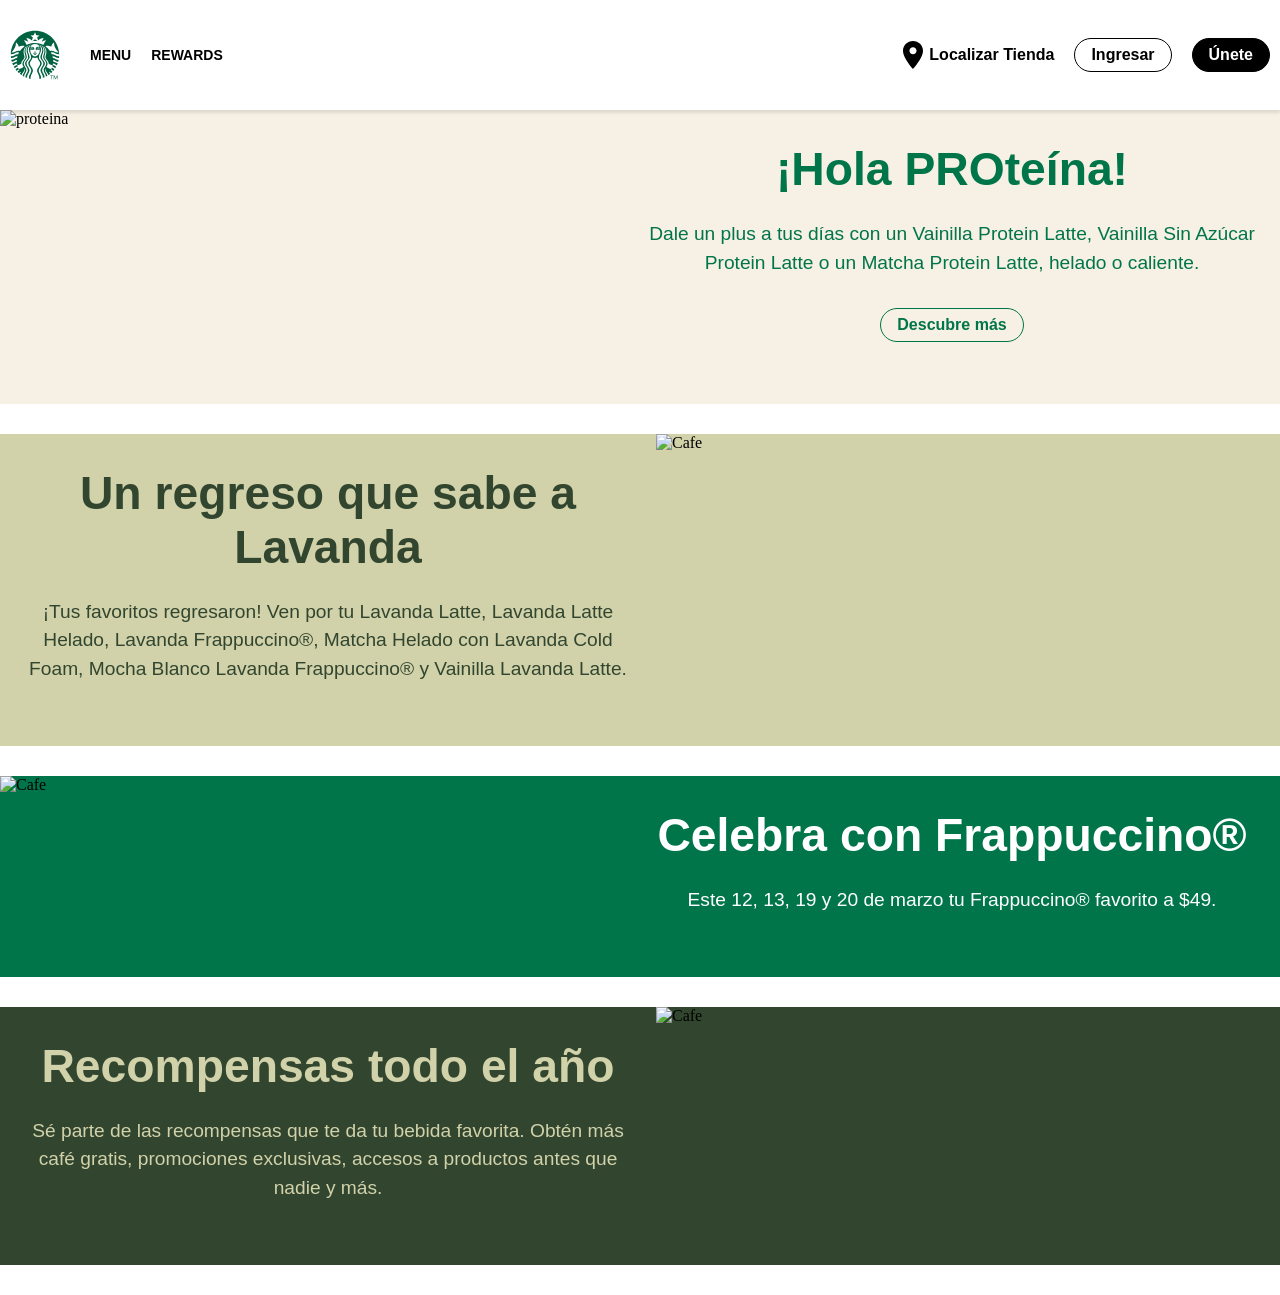
==== commit 1f653b44: "Spotting text issues. Adding new sections." ====
--- a/Starbucks_Clone/index.html
+++ b/Starbucks_Clone/index.html
@@ -1,65 +1,129 @@
 <!DOCTYPE html>
 <html lang="es">
 
-    <head>
-        <meta charset="UTF-8">
-        <meta name="viewport" content="width=device-width, initial-scale=1.0">
-        <link rel="icon" href="https://www.starbucks.com.mx/static/images/logo.svg" type="starbucks-icon">
-        <link rel="stylesheet" href="style.css">
-        <title>Homepage | Starbucks</title>
-    </head>
+<head>
+    <meta charset="UTF-8">
+    <meta name="viewport" content="width=device-width, initial-scale=1.0">
+    <link rel="icon" href="https://www.starbucks.com.mx/static/images/logo.svg" type="starbucks-icon">
+    <link rel="stylesheet" href="style.css">
+    <title>Homepage | Starbucks</title>
+</head>
 
-    <body>
-        <div class="navbar">
-            <div class="navbar-left">
-                <svg aria-hidden="true" focusable="false" height="100%" viewBox="0 0 62 62" width="100%"
-                    xmlns="http://www.w3.org/2000/svg">
-                    <circle cx="31" cy="31" fill="#ffffff" r="30.002"></circle>
+<body>
+    <div class="navbar">
+        <div class="navbar-left">
+            <svg aria-hidden="true" focusable="false" height="100%" viewBox="0 0 62 62" width="100%"
+                xmlns="http://www.w3.org/2000/svg">
+                <circle cx="31" cy="31" fill="#ffffff" r="30.002"></circle>
+                <path
+                    d="M34.017 13.969c-.263-.047-1.531-.26-3.017-.26s-2.754.212-3.017.26c-.151.027-.209-.121-.094-.207.104-.077 3.11-2.365 3.11-2.365l3.109 2.365c.117.086.06.234-.091.207zm-5.194 14.856s-.159.057-.201.197c.63.484 1.064 1.585 2.378 1.585s1.748-1.101 2.377-1.585c-.041-.141-.2-.197-.2-.197s-.823.194-2.177.194-2.177-.194-2.177-.194zm2.177-1.853c-.365 0-.445-.138-.694-.137-.237.001-.697.19-.797.363.007.088.039.167.103.237.532.08.772.376 1.389.376s.856-.296 1.389-.376c.062-.07.096-.148.103-.237-.099-.173-.56-.361-.798-.363-.25-.002-.331.137-.695.137zm29.956 5.673c-.038.717-.102 1.428-.19 2.131-3.396.562-4.61-2.464-8.089-2.312.208.738.377 1.49.507 2.258 2.869-.002 4.025 2.68 7.217 2.285-.168.82-.37 1.629-.603 2.426-2.524.248-3.413-2.26-6.334-2.191.024.416.037.836.037 1.26l-.012.701 5.672 2.164c-.297.807-.629 1.596-.991 2.369-1.705-.094-2.293-2.281-4.887-2.107-.078.561-.177 1.115-.295 1.662 2.253-.158 2.738 1.916 4.352 2.084-.411.75-.854 1.48-1.325 2.191-.956-.512-1.785-2.057-3.598-2.152.186-.574.349-1.156.487-1.748-1.608 0-3.447-.627-4.989-2.031.5-2.846-3.917-5.744-3.917-7.828 0-2.264 1.145-3.517 1.145-6.569 0-2.265-1.1-4.722-2.759-6.401-.321-.326-.65-.59-1.028-.827 1.524 1.886 2.694 4.122 2.694 6.712 0 2.874-1.337 4.391-1.337 7.044 0 2.652 3.88 4.947 3.88 7.682 0 1.076-.344 2.127-1.478 4.191 1.742 1.74 4.011 2.689 5.475 2.689.475 0 .73-.145.9-.518.146-.322.285-.648.416-.977 1.577.061 2.299 1.494 3.172 2.066-.479.643-.982 1.264-1.509 1.865-.585-.648-1.371-1.738-2.522-2.041-.206.4-.424.795-.653 1.182.991.27 1.669 1.27 2.194 1.928-.566.586-1.155 1.148-1.768 1.688-.383-.596-.979-1.352-1.647-1.76-.247.334-.504.66-.769.977.568.385 1.069 1.078 1.396 1.643-.708.568-1.44 1.107-2.198 1.611-.374-3.047-4.533-5.135-3.412-8.67-.368.623-.807 1.402-.807 2.34 0 2.559 2.726 4.59 2.943 7.133-.565.338-1.143.656-1.732.957-.098-2.795-2.984-5.854-2.984-8.148 0-2.561 3.354-5.133 3.354-8.156 0-3.025-3.87-5.119-3.87-7.775 0-2.654 1.646-4.181 1.646-7.583 0-2.492-1.184-5.014-3.013-6.625-.324-.286-.643-.513-1.026-.712 1.725 2.069 2.725 3.946 2.725 6.794 0 3.199-1.886 4.975-1.886 8.107 0 3.133 3.798 4.875 3.798 7.795s-3.535 5.381-3.535 8.381c0 2.729 3.116 5.453 3.162 8.691-.681.297-1.375.568-2.081.814.396-3.271-3.111-6.645-3.111-9.314 0-2.918 3.667-5.426 3.667-8.572 0-3.148-3.728-4.611-3.728-7.842 0-3.229 2.287-5.017 2.287-8.585 0-2.781-1.373-5.282-3.379-6.832l-.127-.096c-.189-.14-.345.029-.211.195 1.42 1.773 2.179 3.566 2.179 6.221 0 3.264-2.627 5.916-2.627 9.078 0 3.732 3.528 4.799 3.528 7.861 0 3.061-3.783 5.51-3.783 8.76 0 3.014 3.58 6.359 2.966 9.838-.718.186-1.446.348-2.185.48.672-4.332-2.84-7.443-2.84-10.277 0-3.068 3.918-5.803 3.918-8.801 0-2.828-2.812-3.752-3.182-6.645-.051-.395-.368-.688-.805-.615-.571.104-1.303.48-2.453.48s-1.882-.377-2.454-.48c-.436-.072-.753.221-.804.615-.369 2.893-3.183 3.816-3.183 6.645 0 2.998 3.919 5.732 3.919 8.801 0 2.834-3.512 5.945-2.841 10.277-.738-.133-1.467-.295-2.185-.48-.614-3.479 2.967-6.824 2.967-9.838 0-3.25-3.784-5.699-3.784-8.76 0-3.062 3.529-4.129 3.529-7.861 0-3.162-2.628-5.813-2.628-9.078 0-2.654.759-4.447 2.18-6.221.133-.166-.022-.335-.212-.195l-.126.096c-2.004 1.546-3.376 4.047-3.376 6.828 0 3.568 2.287 5.356 2.287 8.585 0 3.23-3.728 4.693-3.728 7.842 0 3.146 3.667 5.654 3.667 8.572 0 2.67-3.507 6.043-3.11 9.314-.707-.246-1.401-.518-2.082-.814.047-3.238 3.161-5.963 3.161-8.691 0-3-3.533-5.461-3.533-8.381s3.796-4.662 3.796-7.795c0-3.132-1.885-4.908-1.885-8.107 0-2.848.999-4.725 2.724-6.794-.384.199-.702.426-1.025.712-1.829 1.611-3.012 4.133-3.012 6.625 0 3.402 1.646 4.929 1.646 7.583 0 2.656-3.87 4.75-3.87 7.775 0 3.023 3.354 5.596 3.354 8.156 0 2.295-2.888 5.354-2.985 8.148-.589-.301-1.167-.619-1.732-.957.218-2.543 2.943-4.574 2.943-7.133 0-.938-.438-1.717-.807-2.34 1.121 3.535-3.038 5.623-3.412 8.67-.758-.504-1.491-1.043-2.198-1.611.326-.564.827-1.258 1.396-1.643-.266-.316-.522-.643-.769-.977-.669.408-1.266 1.164-1.648 1.76-.611-.539-1.201-1.102-1.767-1.688.525-.658 1.203-1.658 2.194-1.928-.229-.387-.447-.781-.653-1.182-1.151.303-1.938 1.393-2.522 2.041-.527-.602-1.031-1.223-1.509-1.865.873-.572 1.595-2.006 3.171-2.066.132.328.271.654.417.977.17.373.426.518.9.518 1.464 0 3.732-.949 5.475-2.689-1.134-2.064-1.478-3.115-1.478-4.191 0-2.734 3.88-5.029 3.88-7.682 0-2.653-1.337-4.17-1.337-7.044 0-2.59 1.17-4.826 2.694-6.712-.378.237-.707.501-1.028.827-1.659 1.68-2.759 4.136-2.759 6.401 0 3.052 1.146 4.305 1.146 6.569 0 2.084-4.418 4.982-3.918 7.828-1.542 1.404-3.381 2.031-4.99 2.031.14.592.303 1.174.487 1.748-1.812.096-2.641 1.641-3.598 2.152-.472-.711-.914-1.441-1.325-2.191 1.613-.168 2.099-2.242 4.353-2.084-.118-.547-.218-1.102-.296-1.662-2.594-.174-3.182 2.014-4.887 2.107-.362-.773-.694-1.562-.991-2.369l5.673-2.164-.012-.701c0-.424.013-.844.036-1.26-2.921-.068-3.81 2.439-6.334 2.191-.232-.797-.435-1.605-.602-2.426 3.19.395 4.347-2.287 7.217-2.285.13-.768.299-1.52.506-2.258-3.479-.151-4.693 2.875-8.088 2.312-.089-.703-.152-1.414-.19-2.131 3.947.441 5.427-2.804 9.021-2.407.339-.859.733-1.69 1.177-2.49-4.506-.792-6.036 2.976-10.23 2.397.453-16.171 13.706-29.143 29.989-29.143s29.536 12.972 29.989 29.147c-4.195.579-5.725-3.188-10.23-2.397.443.8.837 1.631 1.177 2.49 3.592-.398 5.072 2.848 9.02 2.407zm-42.852-12.583c-2.209-.903-4.883-.695-7.167.772-.354-2.125-1.507-4.013-3.149-5.152-.227-.157-.463-.008-.442.255.347 4.49-2.278 8.389-5.506 11.816 3.327 1 6.159-3.284 10.474-1.789 1.548-2.305 3.514-4.308 5.79-5.902zm12.896-2.716c-2.785 0-5.118 1.575-5.729 3.61-.047.156.017.257.197.176.501-.225 1.071-.333 1.69-.333 1.136 0 2.137.417 2.729 1.143.262.864.284 2.115-.012 2.829-.468-.105-.636-.467-1.093-.467s-.811.321-1.586.321c-.774 0-.865-.366-1.374-.366-.599 0-.709.617-.709 1.313 0 3.103 2.852 7.373 5.886 7.373 3.033 0 5.885-4.27 5.885-7.373 0-.696-.143-1.292-.769-1.373-.312.225-.599.426-1.313.426-.775 0-.989-.321-1.445-.321-.551 0-.496 1.162-1.15 1.227-.436-1.048-.457-2.392-.095-3.589.593-.726 1.593-1.143 2.729-1.143.619 0 1.193.109 1.689.333.181.081.244-.021.197-.176-.61-2.035-2.942-3.61-5.727-3.61zm4.434 4.452c-.668 0-1.451.205-1.943.753-.051.149-.051.371.021.519 1.211-.415 2.279-.431 2.795.146.275-.25.363-.475.363-.736 0-.403-.41-.682-1.236-.682zm-9.741 1.418c.584-.585 1.815-.56 3.094-.088.056-.636-1.083-1.331-2.221-1.331-.827 0-1.236.279-1.236.683 0 .261.088.487.363.736zm19.194-10.504c-2.199.157-4.109.912-5.654 2.17.656-1.86 1.489-3.487 2.545-5.064-2.8.297-5.141 1.321-6.849 3.071l-1.337-3.505 2.968-2.621-3.974-.281-1.586-3.696-1.587 3.696-3.974.281 2.968 2.621-1.336 3.505c-1.709-1.75-4.05-2.774-6.848-3.071 1.054 1.578 1.887 3.205 2.543 5.064-1.544-1.259-3.454-2.014-5.653-2.17 1.319 1.696 2.488 3.504 3.354 5.448.098.219.308.291.535.178 3.012-1.497 6.406-2.339 9.997-2.339s6.984.843 9.998 2.339c.227.113.437.041.534-.178.867-1.944 2.036-3.752 3.356-5.448zm4.801 13.254c4.313-1.495 7.146 2.788 10.473 1.789-3.228-3.427-5.852-7.326-5.505-11.816.021-.263-.216-.413-.442-.255-1.643 1.139-2.796 3.027-3.149 5.152-2.285-1.467-4.958-1.676-7.167-.772 2.273 1.592 4.24 3.595 5.79 5.902z"
+                    fill="#006241"></path>
+                <g fill="#006241">
                     <path
-                        d="M34.017 13.969c-.263-.047-1.531-.26-3.017-.26s-2.754.212-3.017.26c-.151.027-.209-.121-.094-.207.104-.077 3.11-2.365 3.11-2.365l3.109 2.365c.117.086.06.234-.091.207zm-5.194 14.856s-.159.057-.201.197c.63.484 1.064 1.585 2.378 1.585s1.748-1.101 2.377-1.585c-.041-.141-.2-.197-.2-.197s-.823.194-2.177.194-2.177-.194-2.177-.194zm2.177-1.853c-.365 0-.445-.138-.694-.137-.237.001-.697.19-.797.363.007.088.039.167.103.237.532.08.772.376 1.389.376s.856-.296 1.389-.376c.062-.07.096-.148.103-.237-.099-.173-.56-.361-.798-.363-.25-.002-.331.137-.695.137zm29.956 5.673c-.038.717-.102 1.428-.19 2.131-3.396.562-4.61-2.464-8.089-2.312.208.738.377 1.49.507 2.258 2.869-.002 4.025 2.68 7.217 2.285-.168.82-.37 1.629-.603 2.426-2.524.248-3.413-2.26-6.334-2.191.024.416.037.836.037 1.26l-.012.701 5.672 2.164c-.297.807-.629 1.596-.991 2.369-1.705-.094-2.293-2.281-4.887-2.107-.078.561-.177 1.115-.295 1.662 2.253-.158 2.738 1.916 4.352 2.084-.411.75-.854 1.48-1.325 2.191-.956-.512-1.785-2.057-3.598-2.152.186-.574.349-1.156.487-1.748-1.608 0-3.447-.627-4.989-2.031.5-2.846-3.917-5.744-3.917-7.828 0-2.264 1.145-3.517 1.145-6.569 0-2.265-1.1-4.722-2.759-6.401-.321-.326-.65-.59-1.028-.827 1.524 1.886 2.694 4.122 2.694 6.712 0 2.874-1.337 4.391-1.337 7.044 0 2.652 3.88 4.947 3.88 7.682 0 1.076-.344 2.127-1.478 4.191 1.742 1.74 4.011 2.689 5.475 2.689.475 0 .73-.145.9-.518.146-.322.285-.648.416-.977 1.577.061 2.299 1.494 3.172 2.066-.479.643-.982 1.264-1.509 1.865-.585-.648-1.371-1.738-2.522-2.041-.206.4-.424.795-.653 1.182.991.27 1.669 1.27 2.194 1.928-.566.586-1.155 1.148-1.768 1.688-.383-.596-.979-1.352-1.647-1.76-.247.334-.504.66-.769.977.568.385 1.069 1.078 1.396 1.643-.708.568-1.44 1.107-2.198 1.611-.374-3.047-4.533-5.135-3.412-8.67-.368.623-.807 1.402-.807 2.34 0 2.559 2.726 4.59 2.943 7.133-.565.338-1.143.656-1.732.957-.098-2.795-2.984-5.854-2.984-8.148 0-2.561 3.354-5.133 3.354-8.156 0-3.025-3.87-5.119-3.87-7.775 0-2.654 1.646-4.181 1.646-7.583 0-2.492-1.184-5.014-3.013-6.625-.324-.286-.643-.513-1.026-.712 1.725 2.069 2.725 3.946 2.725 6.794 0 3.199-1.886 4.975-1.886 8.107 0 3.133 3.798 4.875 3.798 7.795s-3.535 5.381-3.535 8.381c0 2.729 3.116 5.453 3.162 8.691-.681.297-1.375.568-2.081.814.396-3.271-3.111-6.645-3.111-9.314 0-2.918 3.667-5.426 3.667-8.572 0-3.148-3.728-4.611-3.728-7.842 0-3.229 2.287-5.017 2.287-8.585 0-2.781-1.373-5.282-3.379-6.832l-.127-.096c-.189-.14-.345.029-.211.195 1.42 1.773 2.179 3.566 2.179 6.221 0 3.264-2.627 5.916-2.627 9.078 0 3.732 3.528 4.799 3.528 7.861 0 3.061-3.783 5.51-3.783 8.76 0 3.014 3.58 6.359 2.966 9.838-.718.186-1.446.348-2.185.48.672-4.332-2.84-7.443-2.84-10.277 0-3.068 3.918-5.803 3.918-8.801 0-2.828-2.812-3.752-3.182-6.645-.051-.395-.368-.688-.805-.615-.571.104-1.303.48-2.453.48s-1.882-.377-2.454-.48c-.436-.072-.753.221-.804.615-.369 2.893-3.183 3.816-3.183 6.645 0 2.998 3.919 5.732 3.919 8.801 0 2.834-3.512 5.945-2.841 10.277-.738-.133-1.467-.295-2.185-.48-.614-3.479 2.967-6.824 2.967-9.838 0-3.25-3.784-5.699-3.784-8.76 0-3.062 3.529-4.129 3.529-7.861 0-3.162-2.628-5.813-2.628-9.078 0-2.654.759-4.447 2.18-6.221.133-.166-.022-.335-.212-.195l-.126.096c-2.004 1.546-3.376 4.047-3.376 6.828 0 3.568 2.287 5.356 2.287 8.585 0 3.23-3.728 4.693-3.728 7.842 0 3.146 3.667 5.654 3.667 8.572 0 2.67-3.507 6.043-3.11 9.314-.707-.246-1.401-.518-2.082-.814.047-3.238 3.161-5.963 3.161-8.691 0-3-3.533-5.461-3.533-8.381s3.796-4.662 3.796-7.795c0-3.132-1.885-4.908-1.885-8.107 0-2.848.999-4.725 2.724-6.794-.384.199-.702.426-1.025.712-1.829 1.611-3.012 4.133-3.012 6.625 0 3.402 1.646 4.929 1.646 7.583 0 2.656-3.87 4.75-3.87 7.775 0 3.023 3.354 5.596 3.354 8.156 0 2.295-2.888 5.354-2.985 8.148-.589-.301-1.167-.619-1.732-.957.218-2.543 2.943-4.574 2.943-7.133 0-.938-.438-1.717-.807-2.34 1.121 3.535-3.038 5.623-3.412 8.67-.758-.504-1.491-1.043-2.198-1.611.326-.564.827-1.258 1.396-1.643-.266-.316-.522-.643-.769-.977-.669.408-1.266 1.164-1.648 1.76-.611-.539-1.201-1.102-1.767-1.688.525-.658 1.203-1.658 2.194-1.928-.229-.387-.447-.781-.653-1.182-1.151.303-1.938 1.393-2.522 2.041-.527-.602-1.031-1.223-1.509-1.865.873-.572 1.595-2.006 3.171-2.066.132.328.271.654.417.977.17.373.426.518.9.518 1.464 0 3.732-.949 5.475-2.689-1.134-2.064-1.478-3.115-1.478-4.191 0-2.734 3.88-5.029 3.88-7.682 0-2.653-1.337-4.17-1.337-7.044 0-2.59 1.17-4.826 2.694-6.712-.378.237-.707.501-1.028.827-1.659 1.68-2.759 4.136-2.759 6.401 0 3.052 1.146 4.305 1.146 6.569 0 2.084-4.418 4.982-3.918 7.828-1.542 1.404-3.381 2.031-4.99 2.031.14.592.303 1.174.487 1.748-1.812.096-2.641 1.641-3.598 2.152-.472-.711-.914-1.441-1.325-2.191 1.613-.168 2.099-2.242 4.353-2.084-.118-.547-.218-1.102-.296-1.662-2.594-.174-3.182 2.014-4.887 2.107-.362-.773-.694-1.562-.991-2.369l5.673-2.164-.012-.701c0-.424.013-.844.036-1.26-2.921-.068-3.81 2.439-6.334 2.191-.232-.797-.435-1.605-.602-2.426 3.19.395 4.347-2.287 7.217-2.285.13-.768.299-1.52.506-2.258-3.479-.151-4.693 2.875-8.088 2.312-.089-.703-.152-1.414-.19-2.131 3.947.441 5.427-2.804 9.021-2.407.339-.859.733-1.69 1.177-2.49-4.506-.792-6.036 2.976-10.23 2.397.453-16.171 13.706-29.143 29.989-29.143s29.536 12.972 29.989 29.147c-4.195.579-5.725-3.188-10.23-2.397.443.8.837 1.631 1.177 2.49 3.592-.398 5.072 2.848 9.02 2.407zm-42.852-12.583c-2.209-.903-4.883-.695-7.167.772-.354-2.125-1.507-4.013-3.149-5.152-.227-.157-.463-.008-.442.255.347 4.49-2.278 8.389-5.506 11.816 3.327 1 6.159-3.284 10.474-1.789 1.548-2.305 3.514-4.308 5.79-5.902zm12.896-2.716c-2.785 0-5.118 1.575-5.729 3.61-.047.156.017.257.197.176.501-.225 1.071-.333 1.69-.333 1.136 0 2.137.417 2.729 1.143.262.864.284 2.115-.012 2.829-.468-.105-.636-.467-1.093-.467s-.811.321-1.586.321c-.774 0-.865-.366-1.374-.366-.599 0-.709.617-.709 1.313 0 3.103 2.852 7.373 5.886 7.373 3.033 0 5.885-4.27 5.885-7.373 0-.696-.143-1.292-.769-1.373-.312.225-.599.426-1.313.426-.775 0-.989-.321-1.445-.321-.551 0-.496 1.162-1.15 1.227-.436-1.048-.457-2.392-.095-3.589.593-.726 1.593-1.143 2.729-1.143.619 0 1.193.109 1.689.333.181.081.244-.021.197-.176-.61-2.035-2.942-3.61-5.727-3.61zm4.434 4.452c-.668 0-1.451.205-1.943.753-.051.149-.051.371.021.519 1.211-.415 2.279-.431 2.795.146.275-.25.363-.475.363-.736 0-.403-.41-.682-1.236-.682zm-9.741 1.418c.584-.585 1.815-.56 3.094-.088.056-.636-1.083-1.331-2.221-1.331-.827 0-1.236.279-1.236.683 0 .261.088.487.363.736zm19.194-10.504c-2.199.157-4.109.912-5.654 2.17.656-1.86 1.489-3.487 2.545-5.064-2.8.297-5.141 1.321-6.849 3.071l-1.337-3.505 2.968-2.621-3.974-.281-1.586-3.696-1.587 3.696-3.974.281 2.968 2.621-1.336 3.505c-1.709-1.75-4.05-2.774-6.848-3.071 1.054 1.578 1.887 3.205 2.543 5.064-1.544-1.259-3.454-2.014-5.653-2.17 1.319 1.696 2.488 3.504 3.354 5.448.098.219.308.291.535.178 3.012-1.497 6.406-2.339 9.997-2.339s6.984.843 9.998 2.339c.227.113.437.041.534-.178.867-1.944 2.036-3.752 3.356-5.448zm4.801 13.254c4.313-1.495 7.146 2.788 10.473 1.789-3.228-3.427-5.852-7.326-5.505-11.816.021-.263-.216-.413-.442-.255-1.643 1.139-2.796 3.027-3.149 5.152-2.285-1.467-4.958-1.676-7.167-.772 2.273 1.592 4.24 3.595 5.79 5.902z"
-                        fill="#006241"></path>
-                    <g fill="#006241">
-                        <path
-                            d="M53.595 57.01h-1.526v4.105h-.547v-4.105h-1.522v-.51h3.595v.51zM54.236 56.5h.811l1.57 3.618h.011l1.574-3.618h.798v4.615h-.551v-3.869h-.012l-1.653 3.869h-.333l-1.659-3.869h-.011v3.869h-.545v-4.615z">
-                        </path>
-                    </g>
+                        d="M53.595 57.01h-1.526v4.105h-.547v-4.105h-1.522v-.51h3.595v.51zM54.236 56.5h.811l1.57 3.618h.011l1.574-3.618h.798v4.615h-.551v-3.869h-.012l-1.653 3.869h-.333l-1.659-3.869h-.011v3.869h-.545v-4.615z">
+                    </path>
+                </g>
+            </svg>
+            <div>Menu</div>
+            <div>Rewards</div>
+        </div>
+        <div class="navbar-right">
+            <div class="find-a-store">
+                <svg aria-hidden="true" class="valign-middle pr2" focusable="false" preserveAspectRatio="xMidYMid meet"
+                    style="width:32px;height:32px;overflow:visible;fill:currentColor" viewBox="0 0 24 24">
+                    <path
+                        d="M12,11.475 C10.5214286,11.475 9.32142857,10.299 9.32142857,8.85 C9.32142857,7.401 10.5214286,6.225 12,6.225 C13.4785714,6.225 14.6785714,7.401 14.6785714,8.85 C14.6785714,10.299 13.4785714,11.475 12,11.475 M12,1.5 C7.85357143,1.5 4.5,4.7865 4.5,8.85 C4.5,14.3625 12,22.5 12,22.5 C12,22.5 19.5,14.3625 19.5,8.85 C19.5,4.7865 16.1464286,1.5 12,1.5">
+                    </path>
                 </svg>
-                <div>Menu</div>
-                <div>Rewards</div>
+                <div>Localizar Tienda</div>
             </div>
-            <div class="navbar-right">
-                <div class="find-a-store">
-                    <svg aria-hidden="true" class="valign-middle pr2" focusable="false" preserveAspectRatio="xMidYMid meet"
-                        style="width:32px;height:32px;overflow:visible;fill:currentColor" viewBox="0 0 24 24">
-                        <path
-                            d="M12,11.475 C10.5214286,11.475 9.32142857,10.299 9.32142857,8.85 C9.32142857,7.401 10.5214286,6.225 12,6.225 C13.4785714,6.225 14.6785714,7.401 14.6785714,8.85 C14.6785714,10.299 13.4785714,11.475 12,11.475 M12,1.5 C7.85357143,1.5 4.5,4.7865 4.5,8.85 C4.5,14.3625 12,22.5 12,22.5 C12,22.5 19.5,14.3625 19.5,8.85 C19.5,4.7865 16.1464286,1.5 12,1.5">
-                        </path>
-                    </svg>
-                    <div>Localizar Tienda</div>
+            <div class="sign-in">Ingresar</div>
+            <div class="join-now">Únete</div>
+        </div>
+    </div>
+    <div class="container">
+        <div class="product-container">
+            <div class="product" style="background-color: #f7f0e4;">
+                <div class="product-left">
+                    <img alt="proteina"
+                        srcset="https://djftrby1k8irl.cloudfront.net/s3fs-public/2026-03%2FEDITABLE_SITIOWEB-01_0.jpg?auto=format,compress&amp;q=70&amp;crop=focalpoint&amp;ar=1.8:1.0&amp;w=0&amp;fit=max&amp;blur=0"
+                        width="1400" height="1076">
                 </div>
-                <div class="sign-in">Ingresar</div>
-                <div class="join-now">Únete</div>
+                <div class="product-right">
+                    <div class="product-title">
+                        <h2 class="first-title">
+                            <strong>¡Hola PROteína!</strong>
+                        </h2>
+                    </div>
+                    <div class="product-description">
+                        <p>Dale un plus a tus días con un Vainilla Protein Latte, Vainilla Sin Azúcar Protein Latte o un
+                            Matcha Protein Latte, helado o caliente.</p>
+                    </div>
+                    <div class="product-button">Descubre más</div>
+                </div>
             </div>
         </div>
-        <div class="container">
-            <div class="product-container">
-                <div class="product" style="background-color: #f7f0e4;">
-                    <div class="product-left">
-                        <img alt="proteina" srcset="https://djftrby1k8irl.cloudfront.net/s3fs-public/2026-03%2FEDITABLE_SITIOWEB-01_0.jpg?auto=format,compress&amp;q=70&amp;crop=focalpoint&amp;ar=1.8:1.0&amp;w=0&amp;fit=max&amp;blur=0" width="1400" height="1076">
+        <div class="product-container">
+            <div class="product" style="background-color: #d1d1aa;">
+                <div class="product-right">
+                    <div class="product-title">
+                        <h2 class="first-title" style="color: #32462f">
+                            <strong>Un regreso que sabe a Lavanda</strong>
+                        </h2>
                     </div>
-                    <div class="product-right">
-                        <div class="product-title">
-                            <h2 class="first-title">
-                                <strong>¡Hola PROteína!</strong>
-                            </h2>
-                        </div>
-                        <div class="product-description">
-                            <p>Dale un plus a tus días con un Vainilla Protein Latte, Vainilla Sin Azúcar Protein Latte o un Matcha Protein Latte, helado o caliente.</p>
-                        </div>
-                        <div class="product-button">Descubre más</div>
+                    <div class="product-description" style="color: #32462f">
+                        <p>¡Tus favoritos regresaron! Ven por tu Lavanda Latte, Lavanda Latte Helado, Lavanda
+                            Frappuccino®, Matcha Helado con Lavanda Cold Foam, Mocha Blanco Lavanda Frappuccino® y
+                            Vainilla Lavanda Latte.</p>
+                    </div>
+                </div>
+                <div class="product-left">
+                    <img alt="Cafe"
+                        srcset="https://djftrby1k8irl.cloudfront.net/s3fs-public/2026-03%2FEDITABLE_SITIOWEB-03_0.jpg?auto=format,compress&amp;q=70&amp;crop=focalpoint&amp;ar=1.8:1.0&amp;w=0&amp;fit=max&amp;blur=0"
+                        width="1400" height="1076">
+                </div>
+            </div>
+        </div>
+        <div class="product-container">
+            <div class="product" style="background-color: #00754a;">
+                <div class="product-left">
+                    <img alt="Cafe "
+                        srcset="https://djftrby1k8irl.cloudfront.net/s3fs-public/2026-03%2FEDITABLE_SITIOWEB-04_2.jpg?auto=format,compress&amp;q=70&amp;crop=focalpoint&amp;ar=1.8:1.0&amp;w=0&amp;fit=max&amp;blur=0"
+                        width="1400" height="1076">
+                </div>
+                <div class="product-right">
+                    <div class="product-title">
+                        <h2 class="first-title" style="color: #fff">
+                            <strong>Celebra con Frappuccino®</strong>
+                        </h2>
+                    </div>
+                    <div class="product-description" style="color: #fff">
+                        <p>Este 12, 13, 19 y 20 de marzo tu Frappuccino® favorito a $49.</p>
                     </div>
                 </div>
             </div>
         </div>
-    </body>
+        <div class="product-container">
+            <div class="product" style="background-color: #32462f;">
+                <div class="product-right">
+                    <div class="product-title">
+                        <h2 class="first-title" style="color: #d1d1aa">
+                            <strong>Recompensas todo el año</strong>
+                        </h2>
+                    </div>
+                    <div class="product-description" style="color: #d1d1aa">
+                        <p>Sé parte de las recompensas que te da tu bebida favorita. Obtén más café gratis, promociones
+                            exclusivas, accesos a productos antes que nadie y más.</p>
+                    </div>
+                </div>
+                <div class="product-left">
+                    <img alt="Cafe "
+                        srcset="https://djftrby1k8irl.cloudfront.net/s3fs-public/2026-03%2FEDITABLE_SITIOWEB-02_2.jpg?auto=format,compress&amp;q=70&amp;crop=focalpoint&amp;ar=1.8:1.0&amp;w=0&amp;fit=max&amp;blur=0"
+                        width="1400" height="1076">
+                </div>
+            </div>
+        </div>
+    </div>
+</body>
+
 </html>
--- a/Starbucks_Clone/style.css
+++ b/Starbucks_Clone/style.css
@@ -31,7 +31,7 @@
     display: flex;
     justify-content: space-between;
     align-items: center;
-    padding: 20px;
+    padding: 20px 0px 20px 0px;
     font-size: 14px;
     box-shadow: 0px 3px 3px 0px rgba(0,0,0,0.1);
     -webkit-box-shadow: 0px 3px 3px 0px rgba(0,0,0,0.1);
@@ -83,15 +83,19 @@
 }
 .join-now:hover, 
 .sign-in:hover, 
-.find-a-store:hover {
+.find-a-store:hover,
+.product-button:hover {
     opacity: 0.8;
     transition: 0.2s;
     cursor: pointer;
 }
 .product-left img {
     height: auto;
-    object-fit: cover;
+    object-fit: contain;
     max-width: 100%;
+}
+.product-container {
+    margin: 0px 0px 30px 0px;
 }
 .product {
     display: flex;
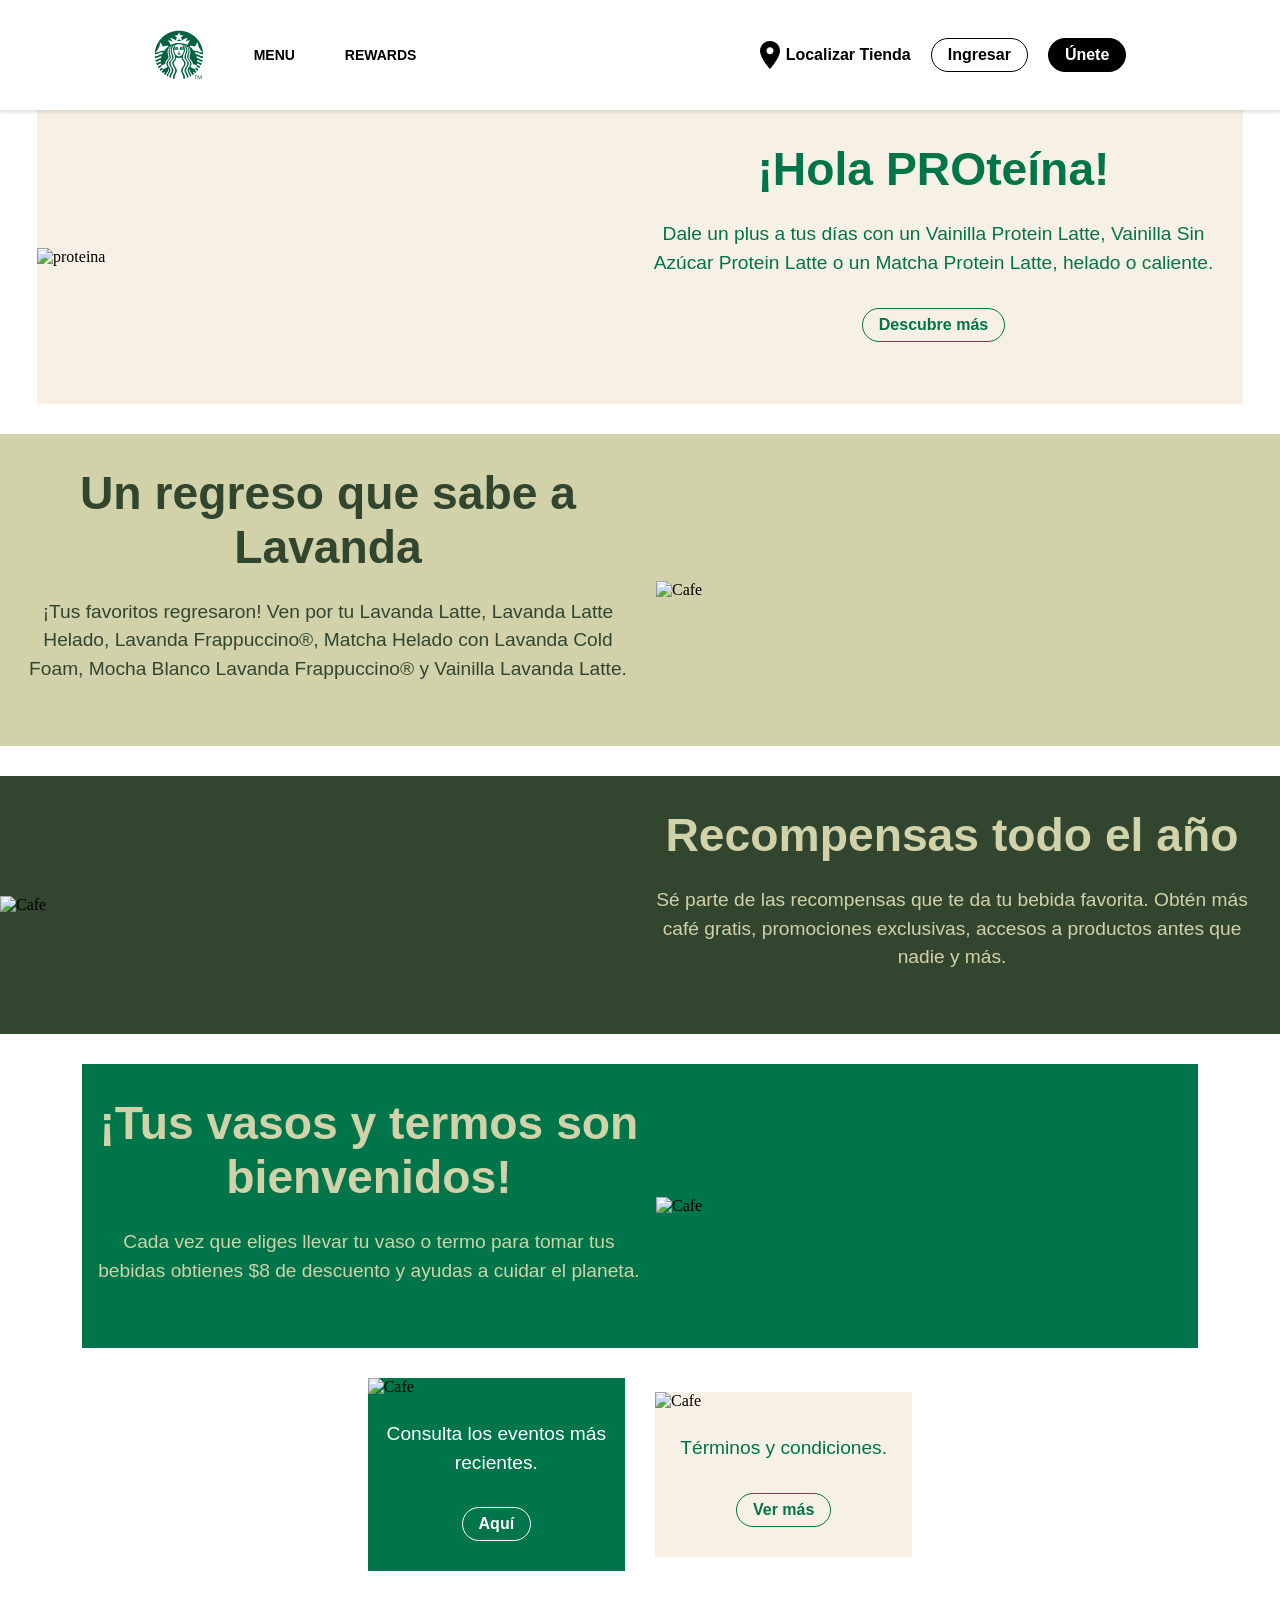
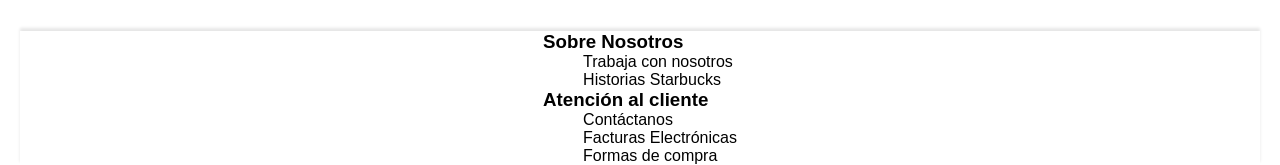
==== commit 8254cdcf: "New sections, Footer addition." ====
--- a/Starbucks_Clone/index.html
+++ b/Starbucks_Clone/index.html
@@ -85,26 +85,12 @@
             </div>
         </div>
         <div class="product-container">
-            <div class="product" style="background-color: #00754a;">
+            <div class="product" style="background-color: #32462f;">
                 <div class="product-left">
                     <img alt="Cafe "
-                        srcset="https://djftrby1k8irl.cloudfront.net/s3fs-public/2026-03%2FEDITABLE_SITIOWEB-04_2.jpg?auto=format,compress&amp;q=70&amp;crop=focalpoint&amp;ar=1.8:1.0&amp;w=0&amp;fit=max&amp;blur=0"
+                        srcset="https://djftrby1k8irl.cloudfront.net/s3fs-public/2026-03%2FEDITABLE_SITIOWEB-02_2.jpg?auto=format,compress&amp;q=70&amp;crop=focalpoint&amp;ar=1.8:1.0&amp;w=0&amp;fit=max&amp;blur=0"
                         width="1400" height="1076">
                 </div>
-                <div class="product-right">
-                    <div class="product-title">
-                        <h2 class="first-title" style="color: #fff">
-                            <strong>Celebra con Frappuccino®</strong>
-                        </h2>
-                    </div>
-                    <div class="product-description" style="color: #fff">
-                        <p>Este 12, 13, 19 y 20 de marzo tu Frappuccino® favorito a $49.</p>
-                    </div>
-                </div>
-            </div>
-        </div>
-        <div class="product-container">
-            <div class="product" style="background-color: #32462f;">
                 <div class="product-right">
                     <div class="product-title">
                         <h2 class="first-title" style="color: #d1d1aa">
@@ -116,14 +102,76 @@
                             exclusivas, accesos a productos antes que nadie y más.</p>
                     </div>
                 </div>
+            </div>
+        </div>
+        <div class="product-container">
+            <div class="product" style="background-color: #00754a;">
+                <div class="product-right">
+                    <div class="product-title">
+                        <h2 class="first-title" style="color: #d1d1aa">
+                            <strong>¡Tus vasos y termos son bienvenidos!</strong>
+                        </h2>
+                    </div>
+                    <div class="product-description" style="color: #d1d1aa">
+                        <p>Cada vez que eliges llevar tu vaso o termo para tomar tus bebidas obtienes $8 de descuento y
+                            ayudas a cuidar el planeta.</p>
+                    </div>
+                </div>
                 <div class="product-left">
                     <img alt="Cafe "
-                        srcset="https://djftrby1k8irl.cloudfront.net/s3fs-public/2026-03%2FEDITABLE_SITIOWEB-02_2.jpg?auto=format,compress&amp;q=70&amp;crop=focalpoint&amp;ar=1.8:1.0&amp;w=0&amp;fit=max&amp;blur=0"
+                        srcset="https://djftrby1k8irl.cloudfront.net/s3fs-public/2026-03%2FEDITABLE_SITIOWEB-05_1.jpg?auto=format,compress&amp;q=70&amp;crop=focalpoint&amp;ar=1.8:1.0&amp;w=0&amp;fit=max&amp;blur=0"
                         width="1400" height="1076">
                 </div>
             </div>
         </div>
+        <div class="block-banner">
+            <div class="banner">
+                <div class="banner-left" style="background-color: #00754a">
+                    <img alt="Cafe"
+                        srcset="https://djftrby1k8irl.cloudfront.net/s3fs-public/2026-03%2FEDITABLE_SITIOWEB-06_2.jpg?auto=format,compress&amp;q=70&amp;crop=focalpoint&amp;ar=1.8:1.0&amp;w=0&amp;fit=max&amp;blur=0"
+                        width="1400" height="1076">
+                    <div class="product-description" style="color: #fff">
+                        <p>Consulta los eventos más recientes.</p>
+                    </div>
+                    <div class="product-button product-button-white">Aquí</div>
+                </div>
+                <div class="banner-right" style="background-color: #f7f0e4">
+                    <img alt="Cafe"
+                        srcset="https://djftrby1k8irl.cloudfront.net/s3fs-public/2026-03%2FEDITABLE_SITIOWEB-07.jpg?auto=format,compress&amp;q=70&amp;crop=focalpoint&amp;ar=1.8:1.0&amp;w=0&amp;fit=max&amp;blur=0"
+                        width="1400" height="1076">
+                    <div class="product-description" style="color: #00754a">
+                        <p>Términos y condiciones.</p>
+                    </div>
+                    <div class="product-button">Ver más</div>
+                </div>
+            </div>
+        </div>
     </div>
+    <footer class="footer">
+        <div class="footer-container">
+            <div class="footer-container-block">
+                <div class="footer-block-left">
+                    <div class="about-us">
+                        <h3>Sobre Nosotros</h3>
+                        <ul class="about-us-description">
+                            <li>Trabaja con nosotros</li>
+                            <li>Historias Starbucks</li>
+                        </ul>
+                    </div>
+                </div>
+                <div class="footer-block-right">
+                    <div class="customer-service">
+                        <h3>Atención al cliente</h3>
+                        <ul class="customer-service-description">
+                            <li>Contáctanos</li>
+                            <li>Facturas Electrónicas</li>
+                            <li>Formas de compra</li>
+                        </ul>
+                    </div>
+                </div>
+            </div>
+        </div>
+    </footer>
 </body>
 
 </html>
--- a/Starbucks_Clone/style.css
+++ b/Starbucks_Clone/style.css
@@ -1,7 +1,7 @@
 @font-face {
     font-family: 'SoDoSans-BlackItalic';
     src: url(SoDoSans-BlackItalic.woff2);
-    font-family: 'SoDoSans-Bold';
+    font-family: 'SoDoSans-Bold'; 
     src: url(SoDoSans-Bold.woff2);
     font-family: 'SoDoSans-BoldItalic';
     src: url(SoDoSans-BoldItalic.woff2);
@@ -25,14 +25,14 @@
     src: url(SoDoSans-Black.woff2);
 }
 * {
-    margin: 0px;
+    margin: auto;
 }
 .navbar {
     display: flex;
     justify-content: space-between;
     align-items: center;
     padding: 20px 0px 20px 0px;
-    font-size: 14px;
+    font-size: 1rem;
     box-shadow: 0px 3px 3px 0px rgba(0,0,0,0.1);
     -webkit-box-shadow: 0px 3px 3px 0px rgba(0,0,0,0.1);
     -moz-box-shadow: 0px 3px 3px 0px rgba(0,0,0,0.1);
@@ -41,15 +41,19 @@
 }
 .navbar-left svg {
     width: 50px;
-    margin-right: 20px;
+    margin-right: 40px;
 }
 .navbar-left div {
+    margin-right: 40px;
     text-transform: uppercase;
+    height: 100%;
     font-family: 'SoDoSans-Bold', Helvetica, Arial, sans-serif;
+    font-size: 0.875rem;
     font-weight: 700;
 }
 .navbar-left div:hover {
     color: #00754a;
+    border-bottom: 5px solid #00754a;
     cursor: pointer;
 }
 .navbar-left, 
@@ -65,7 +69,7 @@
     display: flex;
     align-items: center;
     font-family: 'SoDoSans-Bold', Helvetica, Arial, sans-serif;
-    font-size: 16px;
+    font-size: 1rem;
     font-weight: 600;
 }
 .sign-in, 
@@ -89,19 +93,54 @@
     transition: 0.2s;
     cursor: pointer;
 }
+.container {
+    max-width: 1400px;
+    margin: auto;
+}
 .product-left img {
     height: auto;
     object-fit: contain;
     max-width: 100%;
 }
-.product-container {
+.product-right img {
+    height: auto;
+    object-fit: contain;
+    max-width: 100%;
+}
+.banner-left img {
+    height: auto;
+    object-fit: contain;
+    max-width: 100%;
+}
+.banner-right img {
+    height: auto;
+    object-fit: contain;
+    max-width: 100%;
+}
+.product-container, 
+.block-banner {
     margin: 0px 0px 30px 0px;
-}
-.product {
+    display: flex;
+    align-items: center;
+    justify-content: center;
+}
+.banner {
+    margin: 0px 0px 30px 0px;
+    padding: 0px;
+    display: grid;
+    gap: 30px;
+    align-items: center;
+    justify-content: center;
+}
+.product,
+.banner,
+.footer {
     display: flex;
 }
 .product-left,
-.product-right {
+.product-right,
+.banner-left,
+.banner-right {
     max-width: 50%;
     width: 50%;
 }
@@ -140,4 +179,22 @@
     border-radius: 40px;
     color: #00754a;
     margin-bottom: 30px;
+}
+.product-button-white {
+    color: #fff;
+    border-color: #fff;
+}
+ul {
+    list-style: none;
+}
+.footer {
+    margin: 0px 20px 0px 20px;
+    font-family: 'SoDoSans-Light', Helvetica, Arial, sans-serif;
+    font-size: 1rem;
+    font-weight: 400;
+    box-shadow: 0px -3px 3px 0px rgba(0,0,0,0.1);
+    -webkit-box-shadow: 0px -3px 3px 0px rgba(0,0,0,0.1);
+    -moz-box-shadow: 0px -3px 3px 0px rgba(0,0,0,0.1);
+    position: relative;
+    z-index: 1;
 }
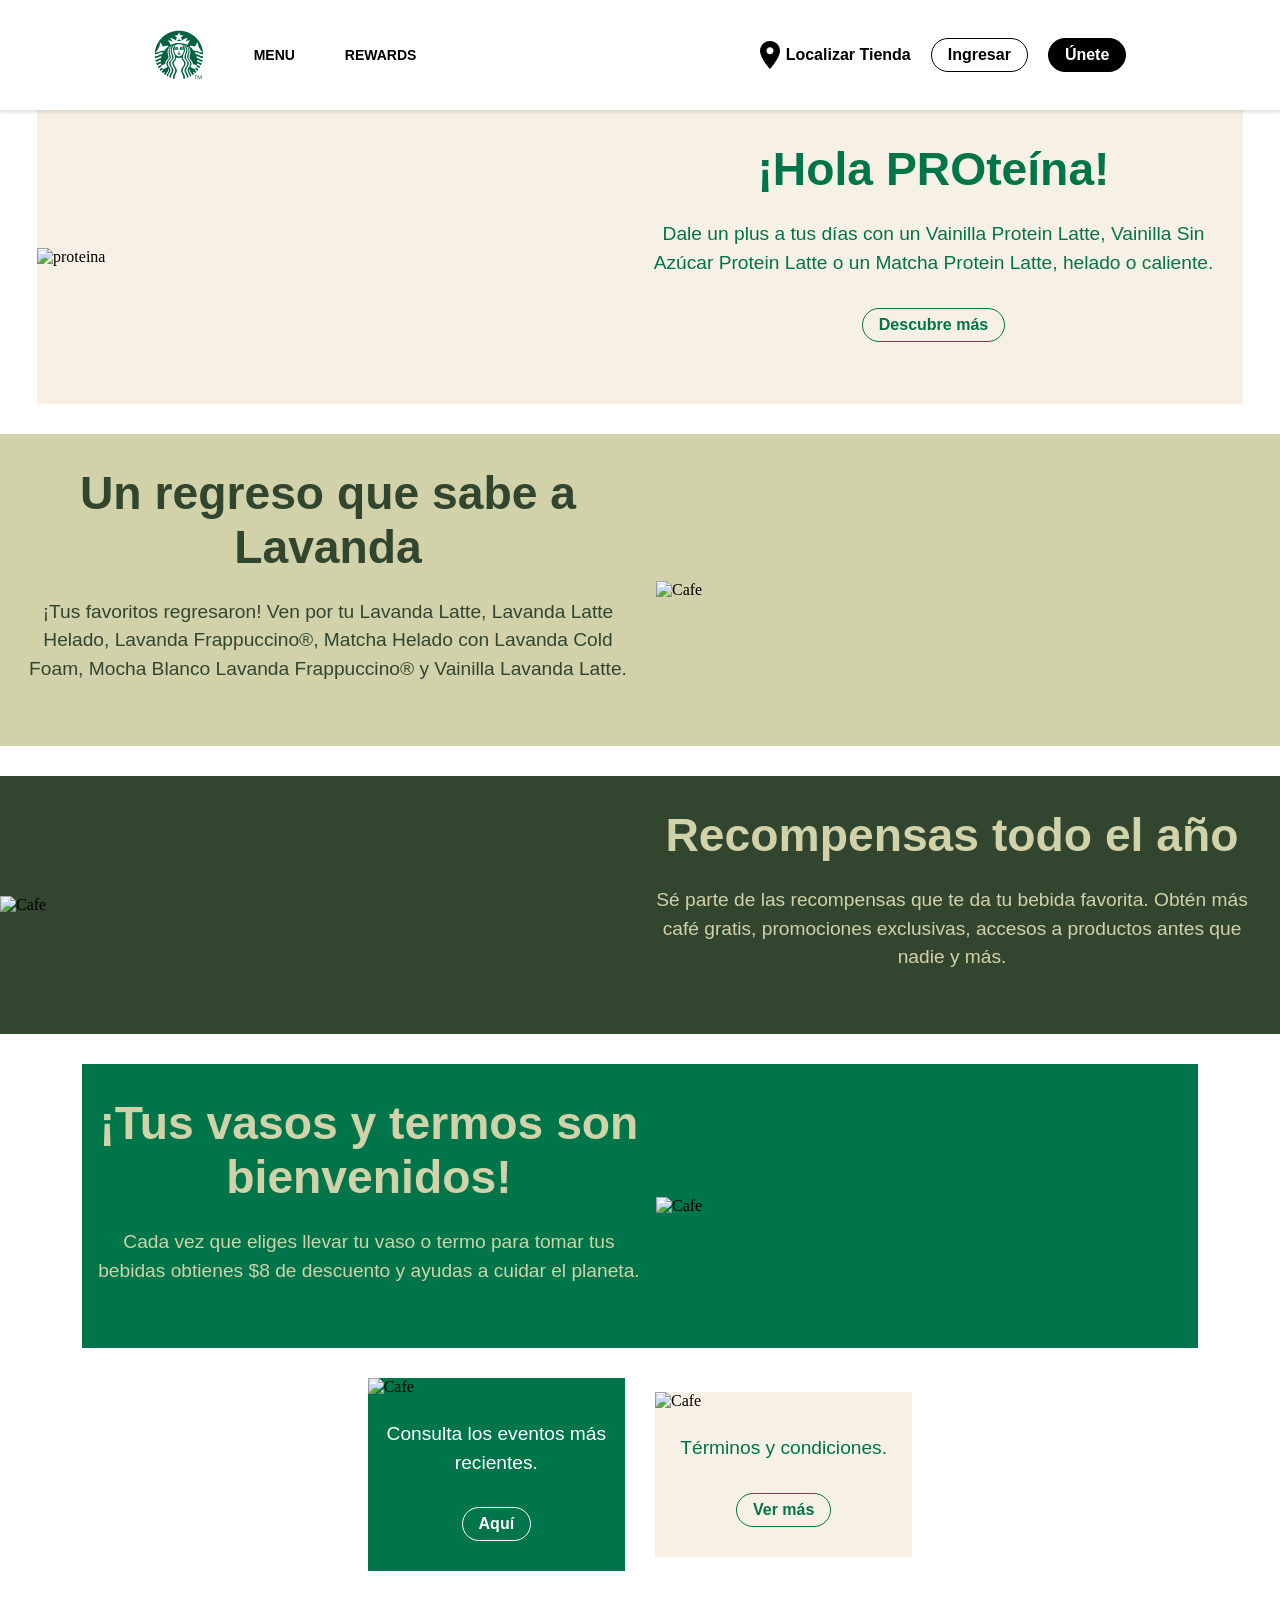
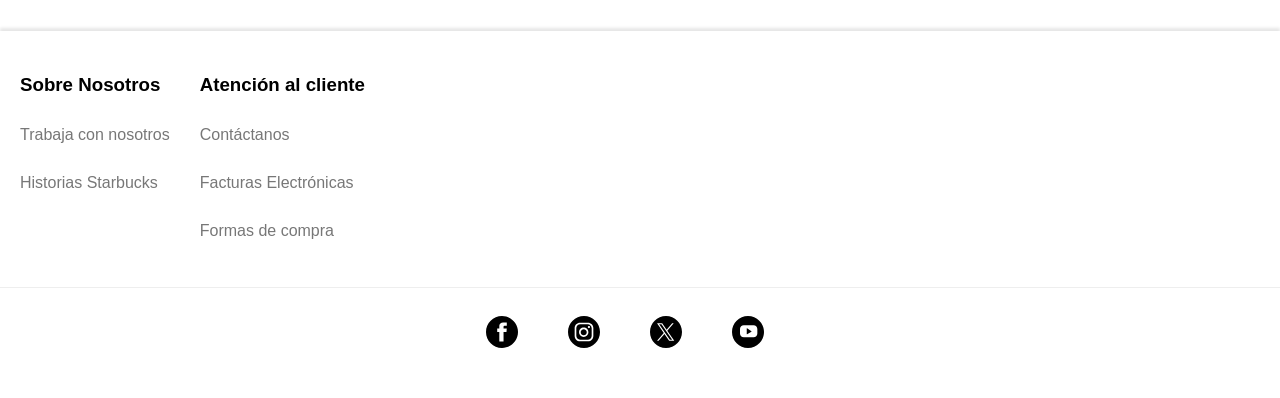
==== commit d58343a5: "Social Network space addition." ====
--- a/Starbucks_Clone/index.html
+++ b/Starbucks_Clone/index.html
@@ -147,10 +147,10 @@
             </div>
         </div>
     </div>
-    <footer class="footer">
-        <div class="footer-container">
-            <div class="footer-container-block">
-                <div class="footer-block-left">
+    <footer class="pre-footer">
+        <div class="pre-footer-container">
+            <div class="pre-footer-container-block">
+                <div class="pre-footer-block-left">
                     <div class="about-us">
                         <h3>Sobre Nosotros</h3>
                         <ul class="about-us-description">
@@ -159,7 +159,7 @@
                         </ul>
                     </div>
                 </div>
-                <div class="footer-block-right">
+                <div class="pre-footer-block-right">
                     <div class="customer-service">
                         <h3>Atención al cliente</h3>
                         <ul class="customer-service-description">
@@ -172,6 +172,57 @@
             </div>
         </div>
     </footer>
+    <footer class="footer">
+        <div class="footer-container">
+            <div class="footer-container-block">
+                <div class="social-networks">
+                    <ul class="social-media">
+                        <li>
+                            <svg aria-hidden="true" class="valign-middle absoluteCenter" focusable="false"
+                                preserveAspectRatio="xMidYMid meet"
+                                style="width:32px;height:32px;overflow:visible;fill:currentColor" viewBox="0 0 24 24">
+                                <path
+                                    d="M11.9997802,0 C18.6169827,0 24,5.38345699 24,12.0002198 C24,18.6169827 18.6169827,24 11.9997802,24 C5.38301731,24 0,18.6169827 0,12.0002198 C0,5.38345699 5.38301731,0 11.9997802,0 Z M15.4043684,4.8 L12.7777895,4.8 C11.2364211,4.8 9.98636842,5.96104896 9.98636842,7.39365487 L9.98636842,9.44903723 L8.59515789,9.44903723 C8.48763158,9.44903723 8.4,9.53002017 8.4,9.6303686 L8.4,11.7623327 C8.4,11.862241 8.48763158,11.9432239 8.59515789,11.9432239 L9.98636842,11.9432239 L9.98636842,19.0186686 C9.98636842,19.1190171 10.074,19.2 10.1815263,19.2 L12.9639474,19.2 C13.0719474,19.2 13.1591053,19.1190171 13.1591053,19.0186686 L13.1591053,11.9432239 L15.1765263,11.9432239 C15.2778947,11.9432239 15.3626842,11.8714836 15.3707368,11.7772969 L15.5649474,9.64533284 C15.5748947,9.53970292 15.4844211,9.44903723 15.3702632,9.44903723 L13.1591053,9.44903723 L13.1591053,7.93632863 C13.1591053,7.58202824 13.4688947,7.29462681 13.8502105,7.29462681 L15.4043684,7.29462681 C15.5123684,7.29462681 15.6,7.21320374 15.6,7.11329543 L15.6,4.98133138 C15.6,4.88142307 15.5123684,4.8 15.4043684,4.8 Z">
+                                </path>
+                                <circle class="sb-icon-hover" cx="50%" cy="50%" fill="transparent" r="75%"></circle>
+                            </svg>
+                        </li>
+                        <li>
+                            <svg aria-hidden="true" class="valign-middle absoluteCenter" focusable="false"
+                                preserveAspectRatio="xMidYMid meet"
+                                style="width:32px;height:32px;overflow:visible;fill:currentColor" viewBox="0 0 24 24">
+                                <path
+                                    d="M11.9997802,0 C18.6169827,0 24,5.38345699 24,12.0002198 C24,18.6169827 18.6169827,24 11.9997802,24 C5.38301731,24 0,18.6169827 0,12.0002198 C0,5.38345699 5.38301731,0 11.9997802,0 Z M15,5 L9,5 C6.790861,5 5,6.790861 5,9 L5,9 L5,15 C5,17.209139 6.790861,19 9,19 L9,19 L15,19 C17.209139,19 19,17.209139 19,15 L19,15 L19,9 C19,6.790861 17.209139,5 15,5 L15,5 Z M14.7647059,6.23529412 C16.4215601,6.23529412 17.7647059,7.57843987 17.7647059,9.23529412 L17.7647059,9.23529412 L17.7647059,14.7647059 L17.7596132,14.9409787 C17.6683668,16.5157859 16.3623868,17.7647059 14.7647059,17.7647059 L14.7647059,17.7647059 L9.23529412,17.7647059 L9.05902133,17.7596132 C7.48421408,17.6683668 6.23529412,16.3623868 6.23529412,14.7647059 L6.23529412,14.7647059 L6.23529412,9.23529412 L6.24038681,9.05902133 C6.33163324,7.48421408 7.63761323,6.23529412 9.23529412,6.23529412 L9.23529412,6.23529412 Z M11.7941176,8.70588235 C9.86112102,8.70588235 8.29411765,10.2728857 8.29411765,12.2058824 C8.29411765,14.138879 9.86112102,15.7058824 11.7941176,15.7058824 C13.7271143,15.7058824 15.2941176,14.138879 15.2941176,12.2058824 C15.2941176,10.2728857 13.7271143,8.70588235 11.7941176,8.70588235 Z M11.7941176,9.94117647 C13.0448802,9.94117647 14.0588235,10.9551198 14.0588235,12.2058824 C14.0588235,13.4566449 13.0448802,14.4705882 11.7941176,14.4705882 C10.5433551,14.4705882 9.52941176,13.4566449 9.52941176,12.2058824 C9.52941176,10.9551198 10.5433551,9.94117647 11.7941176,9.94117647 Z M15.7058824,7.47058824 C15.2510596,7.47058824 14.8823529,7.83929491 14.8823529,8.29411765 C14.8823529,8.74894038 15.2510596,9.11764706 15.7058824,9.11764706 C16.1607051,9.11764706 16.5294118,8.74894038 16.5294118,8.29411765 C16.5294118,7.83929491 16.1607051,7.47058824 15.7058824,7.47058824 Z">
+                                </path>
+                                <circle class="sb-icon-hover" cx="50%" cy="50%" fill="transparent" r="75%"></circle>
+                            </svg>
+                        </li>
+                        <li>
+                            <svg aria-hidden="true" class="valign-middle absoluteCenter" focusable="false"
+                                preserveAspectRatio="xMidYMid meet"
+                                style="width:32px;height:32px;overflow:visible;fill:currentColor" viewBox="0 0 24 24">
+                                <path
+                                    d="M12 24C18.6274 24 24 18.6274 24 12C24 5.37258 18.6274 0 12 0C5.37258 0 0 5.37258 0 12C0 18.6274 5.37258 24 12 24ZM17.7792 5.4L12.9708 10.9893L18.2001 18.6H14.354L10.8324 13.475L6.42347 18.6H5.28398L10.3266 12.7388L5.28398 5.4H9.13007L12.4647 10.2531L16.6397 5.4H17.7792ZM14.8901 17.7812H16.6403L8.58422 6.25779H6.83404L14.8901 17.7812Z">
+                                </path>
+                                <circle class="sb-icon-hover" cx="50%" cy="50%" fill="transparent" r="75%"></circle>
+                            </svg>
+                        </li>
+                        <li>
+                            <svg aria-hidden="true" class="valign-middle absoluteCenter" focusable="false"
+                                preserveAspectRatio="xMidYMid meet"
+                                style="width:32px;height:32px;overflow:visible;fill:currentColor" viewBox="0 0 24 24">
+                                <path
+                                    d="M11.9997802,0 C18.6169827,0 24,5.38345699 24,12.0002198 C24,18.6169827 18.6169827,24 11.9997802,24 C5.38301731,24 0,18.6169827 0,12.0002198 C0,5.38345699 5.38301731,0 11.9997802,0 Z M16.1700158,7 L8.82998416,7 C7.26701245,7 6,8.25308368 6,9.79887301 L6,13.201127 C6,14.7469163 7.26701245,16 8.82998416,16 L16.1700158,16 C17.7329875,16 19,14.7469163 19,13.201127 L19,9.79887301 C19,8.25308368 17.7329875,7 16.1700158,7 Z M11.3262463,9.28078768 L14.5709798,11.3486057 C14.7141036,11.4390048 14.689657,11.6696954 14.5443107,11.7571306 L11.3218015,13.7217059 C11.1822335,13.8056832 11.0555556,13.6925608 11.0555556,13.5162084 L11.0555556,9.4838152 C11.0555556,9.30499291 11.1857894,9.19236451 11.3262463,9.28078768 Z">
+                                </path>
+                                <circle class="sb-icon-hover" cx="50%" cy="50%" fill="transparent" r="75%"></circle>
+                            </svg>
+                        </li>
+                    </ul>
+                </div>
+            </div>
+        </div>
+        </div>
+    </footer>
 </body>
 
 </html>
--- a/Starbucks_Clone/style.css
+++ b/Starbucks_Clone/style.css
@@ -134,7 +134,9 @@
 }
 .product,
 .banner,
-.footer {
+.footer,
+.pre-footer,
+.social-media {
     display: flex;
 }
 .product-left,
@@ -186,15 +188,83 @@
 }
 ul {
     list-style: none;
-}
-.footer {
-    margin: 0px 20px 0px 20px;
-    font-family: 'SoDoSans-Light', Helvetica, Arial, sans-serif;
-    font-size: 1rem;
-    font-weight: 400;
+    margin: 0px 0px 1rem 0px;
+    padding: 0px;
+}
+.pre-footer {
+    padding: 20px 0px 20px 0px;
+    align-items: center;
+    justify-content: space-between;
     box-shadow: 0px -3px 3px 0px rgba(0,0,0,0.1);
     -webkit-box-shadow: 0px -3px 3px 0px rgba(0,0,0,0.1);
     -moz-box-shadow: 0px -3px 3px 0px rgba(0,0,0,0.1);
     position: relative;
     z-index: 1;
+}
+.pre-footer-container {
+    display: flex;
+    margin: 20px 0px 0px 0px;
+    padding: 0px 20px 0px 20px;
+    max-width: 1240px;
+}
+.pre-footer-container-block {
+    display: flex;
+    gap: 30px;
+}
+.about-us, 
+.customer-service {
+    display: block;
+    font-family: 'SoDoSans-Regular', Helvetica, Arial, sans-serif;
+    font-size: 1rem;
+    font-weight: 400;
+    line-height: 1.5;
+}
+h3 {
+    margin: 0px 0px 16px 0px;
+}
+li {
+    margin: 0px 0px 8px 0px;
+    padding: 8px 0px 8px 0px;
+    text-align: left;
+}
+li svg {
+    margin: 0px 30px 0px 20px;
+}
+.about-us-description,
+.customer-service-description {
+    color: #777;
+}
+li:hover {
+    color: rgba(0,0,0,0.87);
+    cursor: pointer;
+}
+li svg:hover {
+    opacity: 0.8;
+    transform: translateY(-2px);
+}
+.pre-footer-block-left,
+.pre-footer-block-right {
+    margin: 0px;
+}
+.footer {
+    align-items: center;
+    justify-content: center;
+    border-top: 1px solid #eee;
+    position: relative;
+    z-index: 1;
+}
+.social-media {
+    margin: 0px 30px 0px 0px;
+    align-items: center;
+}
+.social-networks {
+    margin: 0px 20px 0px 30px;
+}
+.footer-container {
+    margin: 20px 0px 0px 0px;
+    padding: 0px 20px 0px 20px;
+    max-width: 1240px;
+}
+.footer-container-block {
+    padding: 0px 0px 30px 0px;
 }
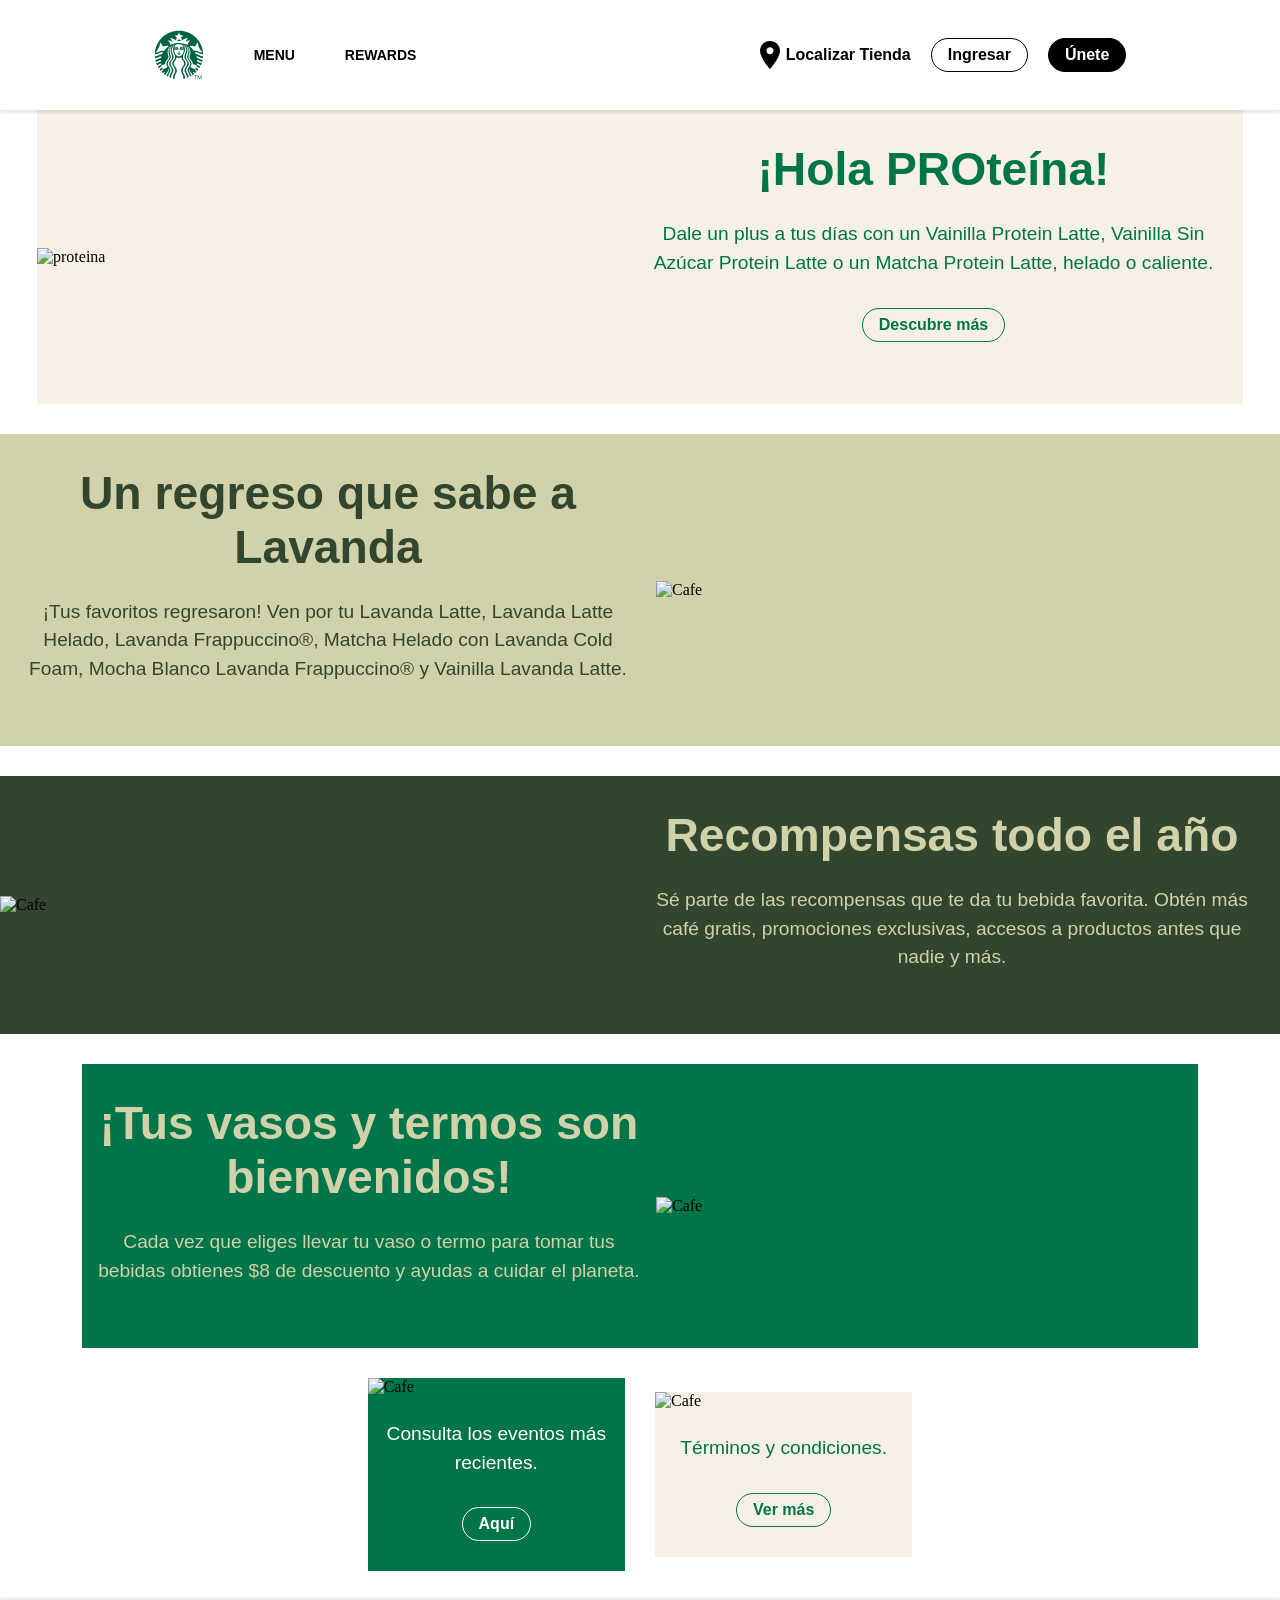
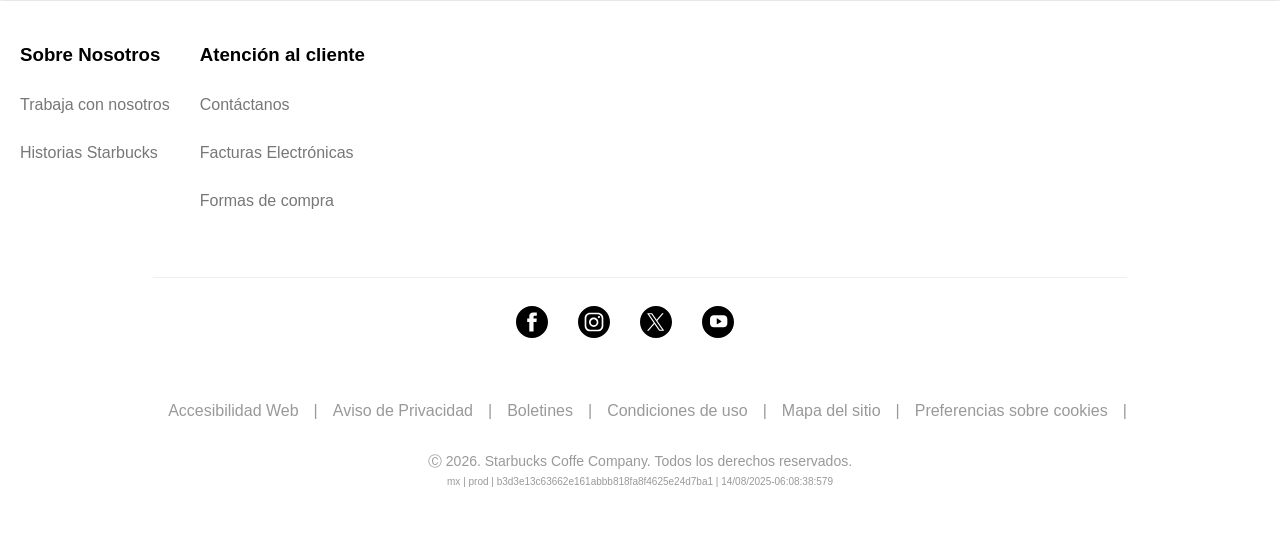
==== commit 33a0e5b1: "Footer and visual adjustments." ====
--- a/Starbucks_Clone/index.html
+++ b/Starbucks_Clone/index.html
@@ -218,6 +218,26 @@
                             </svg>
                         </li>
                     </ul>
+                    <ul class="legal-references">
+                        <li>Accesibilidad Web</li>
+                        <li>Aviso de Privacidad</li>
+                        <li>Boletines</li>
+                        <li>Condiciones de uso</li>
+                        <li>Mapa del sitio</li>
+                        <li>Preferencias sobre cookies</li>
+                    </ul>
+                    <span class="copyright">
+                        Ⓒ
+                        2026.
+                        Starbucks Coffe Company.
+                        Todos los derechos reservados.
+                    </span>
+                    <span class="build-id">
+                        mx |
+                        prod |
+                        b3d3e13c63662e161abbb818fa8f4625e24d7ba1 |
+                        14/08/2025-06:08:38:579
+                    </span>
                 </div>
             </div>
         </div>
--- a/Starbucks_Clone/style.css
+++ b/Starbucks_Clone/style.css
@@ -124,6 +124,9 @@
     align-items: center;
     justify-content: center;
 }
+.block-banner {
+    margin: 0px;
+}
 .banner {
     margin: 0px 0px 30px 0px;
     padding: 0px;
@@ -213,7 +216,6 @@
 }
 .about-us, 
 .customer-service {
-    display: block;
     font-family: 'SoDoSans-Regular', Helvetica, Arial, sans-serif;
     font-size: 1rem;
     font-weight: 400;
@@ -227,9 +229,6 @@
     padding: 8px 0px 8px 0px;
     text-align: left;
 }
-li svg {
-    margin: 0px 30px 0px 20px;
-}
 .about-us-description,
 .customer-service-description {
     color: #777;
@@ -249,22 +248,53 @@
 .footer {
     align-items: center;
     justify-content: center;
-    border-top: 1px solid #eee;
+    text-align: center;
     position: relative;
     z-index: 1;
 }
 .social-media {
-    margin: 0px 30px 0px 0px;
-    align-items: center;
-}
-.social-networks {
-    margin: 0px 20px 0px 30px;
+    align-items: center;
+    justify-content: center;
+}
+.social-networks svg {
+    width: 36px;
+    margin-bottom: 20px;
+    margin-right: 30px;
 }
 .footer-container {
+    border-top: 1px solid #eee;
+    font-family: 'SoDoSans-Light', Helvetica, Arial, sans-serif;
     margin: 20px 0px 0px 0px;
-    padding: 0px 20px 0px 20px;
+    padding: 20px 0px 30px 0px;
     max-width: 1240px;
 }
 .footer-container-block {
     padding: 0px 0px 30px 0px;
+}
+.legal-references li {
+    margin: 0px 15px 10px 15px;
+}
+.legal-references {
+    display: flex;
+    margin: 0px 0px 15px 0px;
+    color: #999;
+}
+.legal-references li:hover {
+    color: #777;
+}
+.legal-references li::after {
+    content: "|";
+    position: relative;
+    right: -15px;
+}
+span {
+    color: #999;
+}
+.copyright {
+    display: flex;
+    justify-content: center;
+    font-size: 0.875rem;
+}
+.build-id {
+    font-size: 0.625rem;
 }
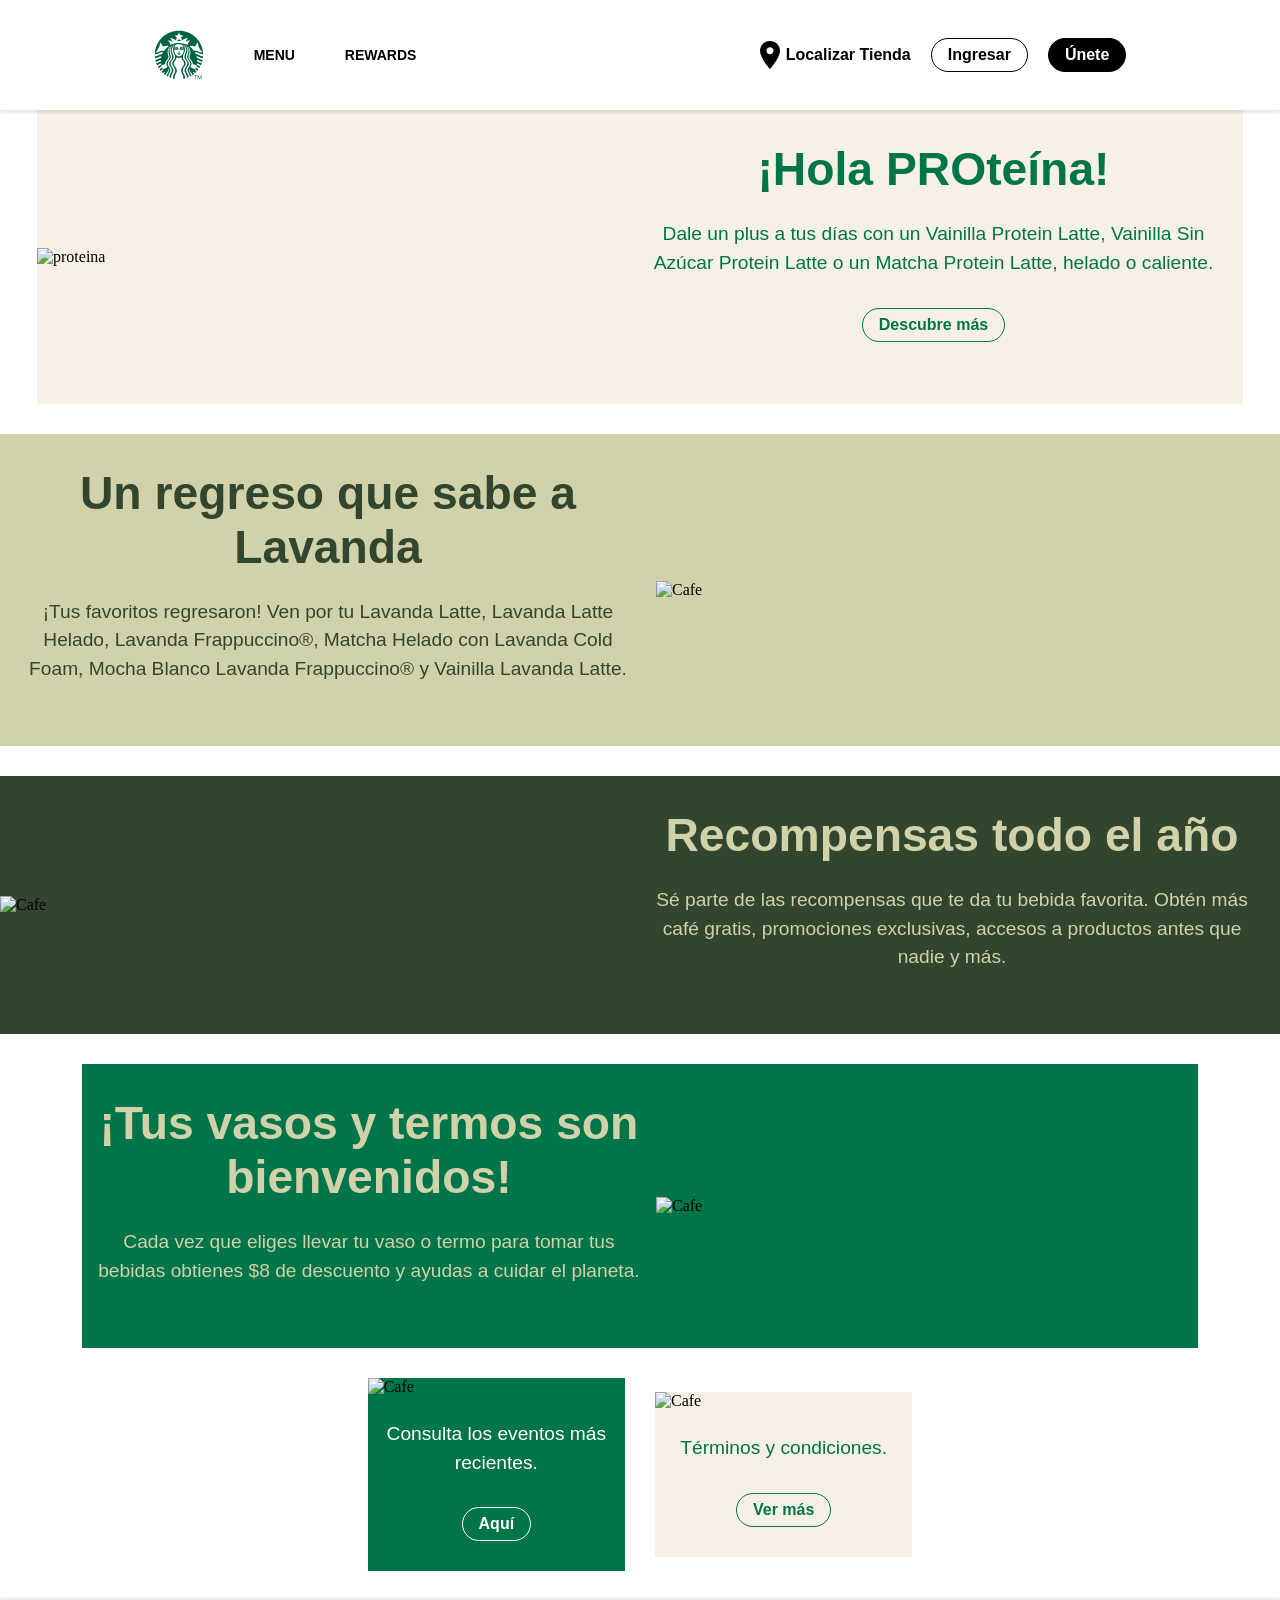
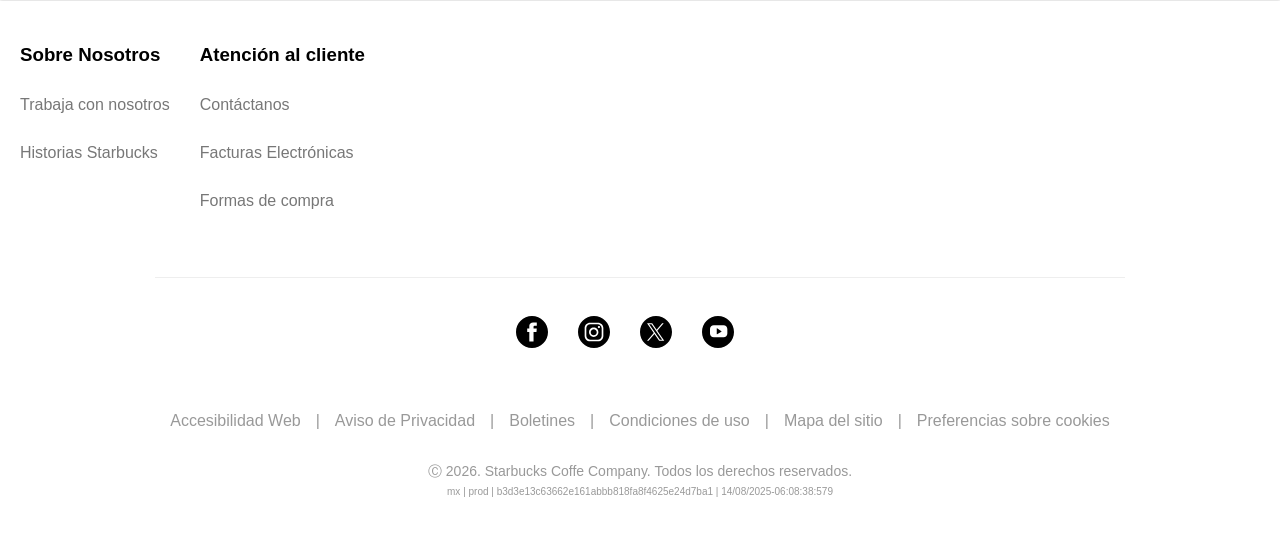
==== commit 42055aed: "Footer visual adjustmens." ====
--- a/Starbucks_Clone/index.html
+++ b/Starbucks_Clone/index.html
@@ -219,11 +219,11 @@
                         </li>
                     </ul>
                     <ul class="legal-references">
-                        <li>Accesibilidad Web</li>
-                        <li>Aviso de Privacidad</li>
-                        <li>Boletines</li>
-                        <li>Condiciones de uso</li>
-                        <li>Mapa del sitio</li>
+                        <li class="legal-references-item">Accesibilidad Web</li>
+                        <li class="legal-references-item">Aviso de Privacidad</li>
+                        <li class="legal-references-item"> Boletines</li>
+                        <li class="legal-references-item">Condiciones de uso</li>
+                        <li class="legal-references-item">Mapa del sitio</li>
                         <li>Preferencias sobre cookies</li>
                     </ul>
                     <span class="copyright">
--- a/Starbucks_Clone/style.css
+++ b/Starbucks_Clone/style.css
@@ -265,7 +265,7 @@
     border-top: 1px solid #eee;
     font-family: 'SoDoSans-Light', Helvetica, Arial, sans-serif;
     margin: 20px 0px 0px 0px;
-    padding: 20px 0px 30px 0px;
+    padding: 30px 0px 20px 0px;
     max-width: 1240px;
 }
 .footer-container-block {
@@ -282,7 +282,7 @@
 .legal-references li:hover {
     color: #777;
 }
-.legal-references li::after {
+.legal-references-item::after {
     content: "|";
     position: relative;
     right: -15px;
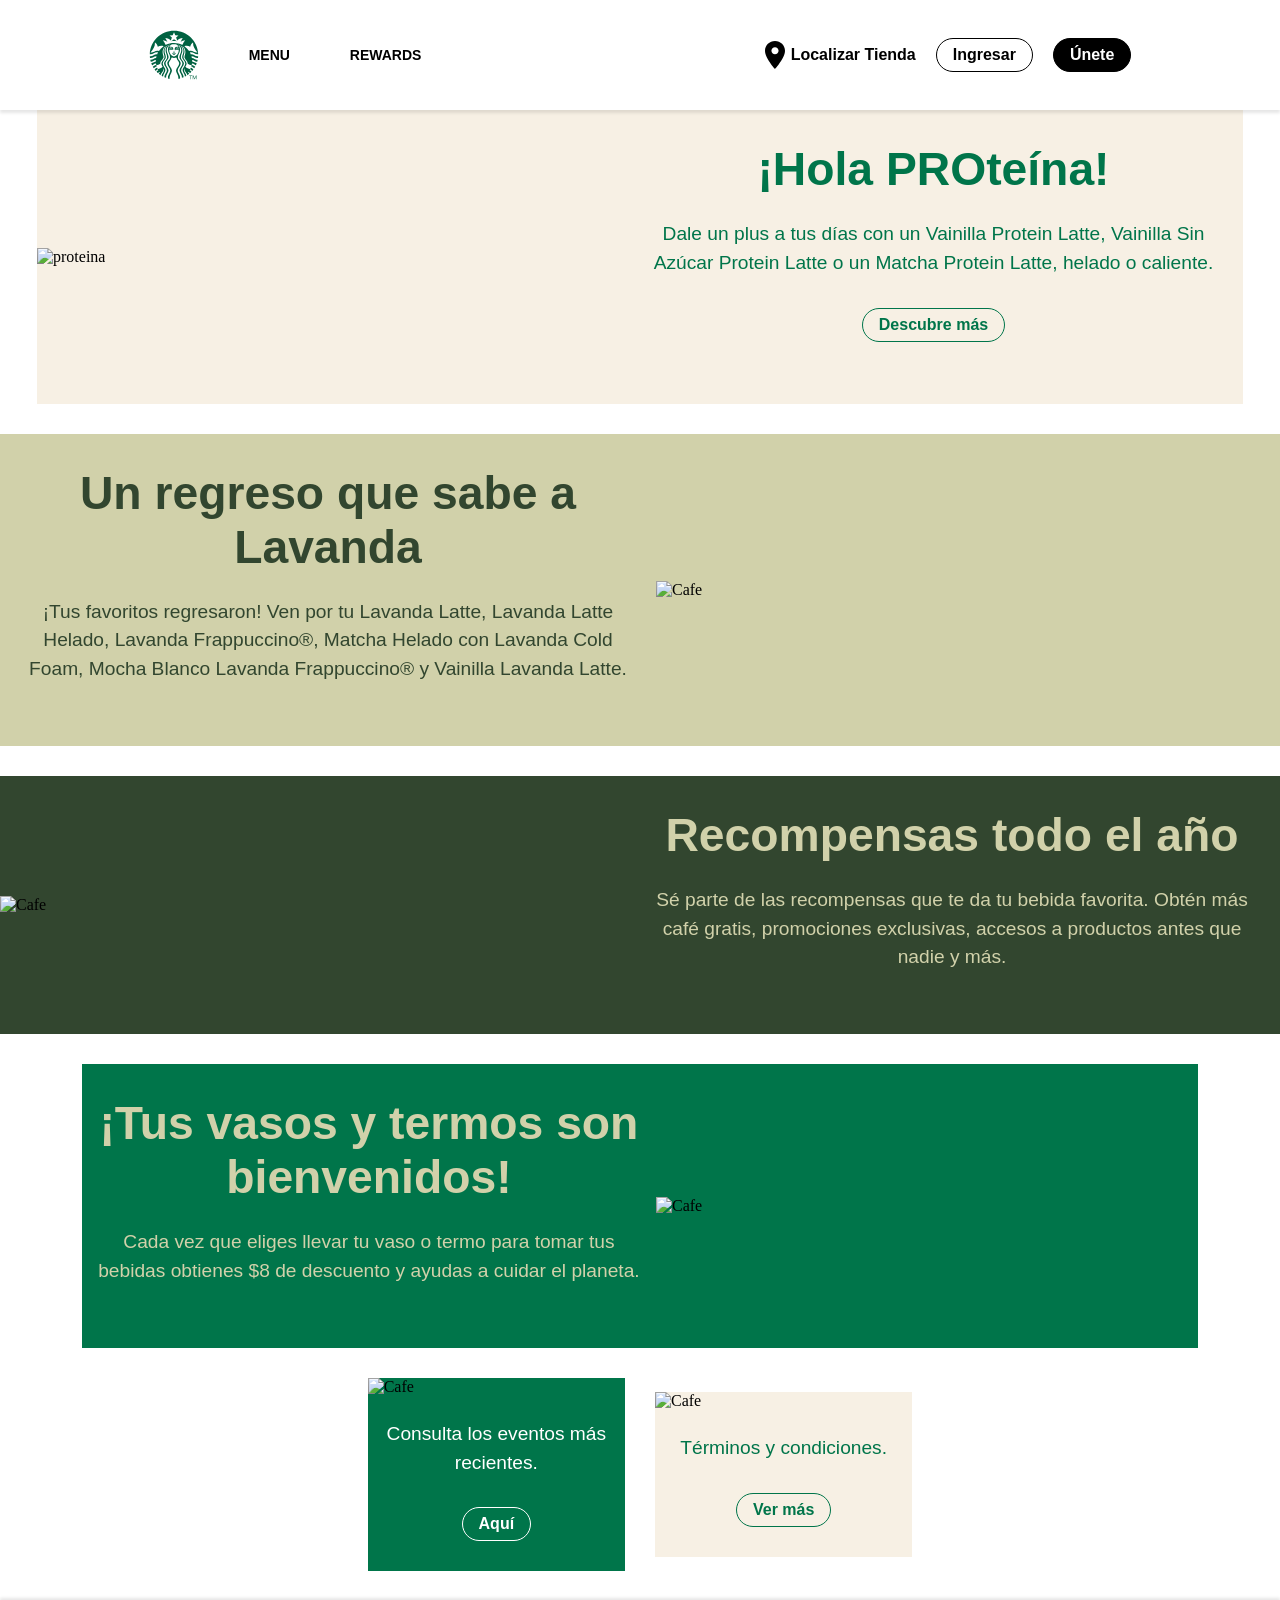
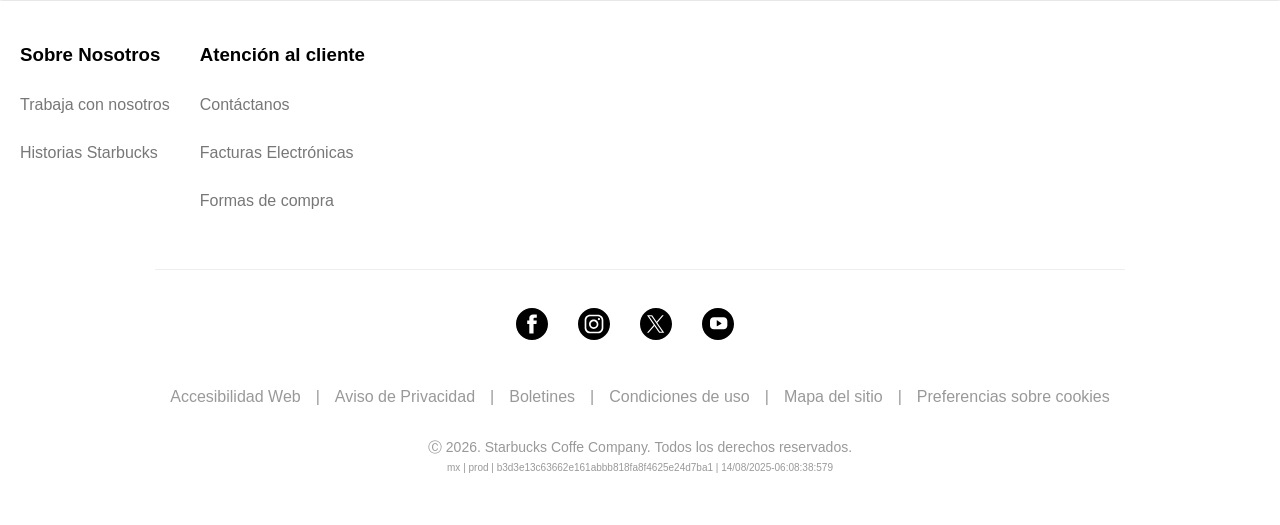
==== commit 65ae0d63: "Addition of Hyperlinks." ====
--- a/Starbucks_Clone/index.html
+++ b/Starbucks_Clone/index.html
@@ -24,8 +24,12 @@
                     </path>
                 </g>
             </svg>
-            <div>Menu</div>
-            <div>Rewards</div>
+            <a href="index1.html">
+                <div>Menu</div>
+            </a>
+            <a href="index2.html">
+                <div>Rewards</div>
+            </a>
         </div>
         <div class="navbar-right">
             <div class="find-a-store">
--- a/Starbucks_Clone/style.css
+++ b/Starbucks_Clone/style.css
@@ -51,6 +51,10 @@
     font-size: 0.875rem;
     font-weight: 700;
 }
+a {
+    color: #000;
+    text-decoration: none;
+}
 .navbar-left div:hover {
     color: #00754a;
     border-bottom: 5px solid #00754a;
@@ -191,7 +195,7 @@
 }
 ul {
     list-style: none;
-    margin: 0px 0px 1rem 0px;
+    margin: 0px;
     padding: 0px;
 }
 .pre-footer {
